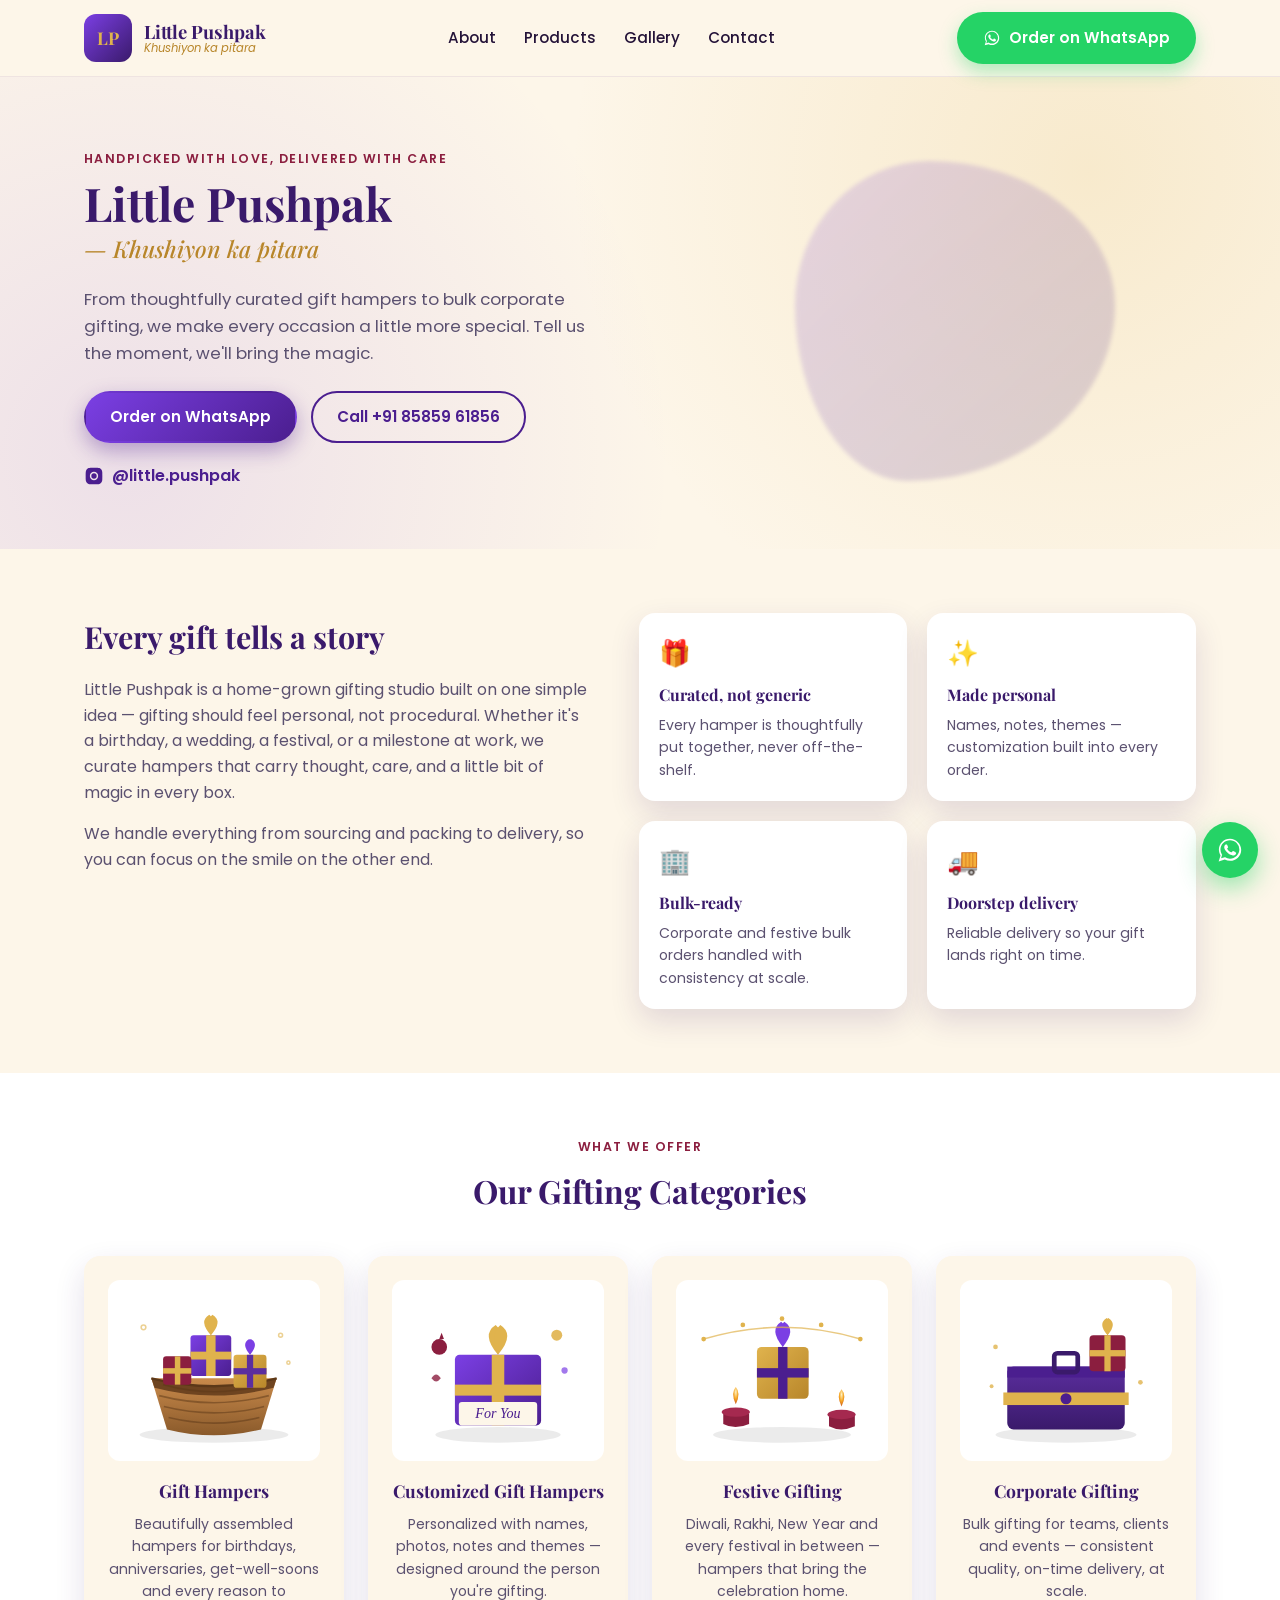
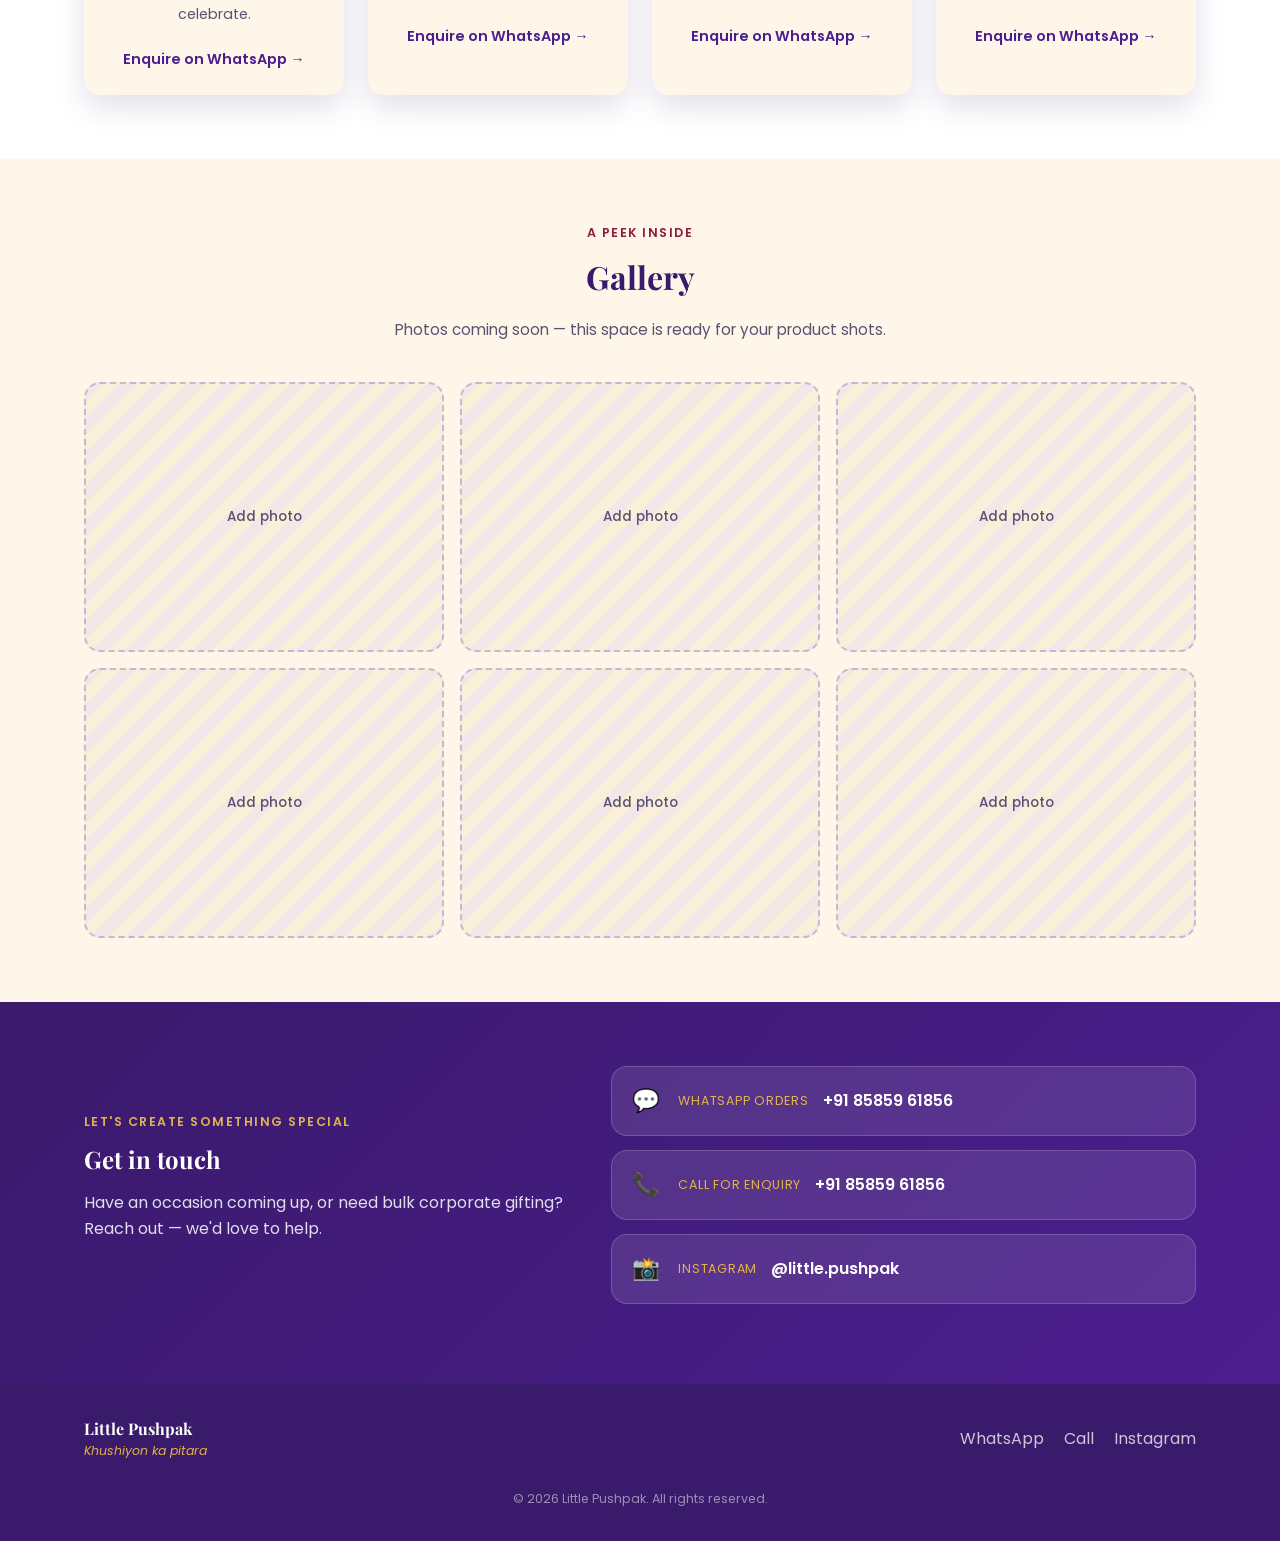
==== index.html @ cfeab455 "Add Little Pushpak website" ====
<!DOCTYPE html>
<html lang="en">
<head>
<meta charset="UTF-8">
<meta name="viewport" content="width=device-width, initial-scale=1.0">
<title>Little Pushpak | Khushiyon ka Pitara</title>
<meta name="description" content="Little Pushpak - Gift Hampers, Customized Gift Hampers, Festive Gifting & Corporate Gifting. Order on WhatsApp today!">
<link rel="icon" type="image/png" href="assets/logo.png">
<link rel="preconnect" href="https://fonts.googleapis.com">
<link href="https://fonts.googleapis.com/css2?family=Poppins:wght@400;500;600;700&family=Playfair+Display:ital,wght@0,600;1,500&display=swap" rel="stylesheet">
<link rel="stylesheet" href="css/style.css">
</head>
<body>

<header class="site-header" id="top">
  <div class="container header-inner">
    <a class="brand" href="#top">
      <img src="assets/logo.png" alt="Little Pushpak logo" class="brand-logo" onerror="this.style.display='none'; document.querySelector('.brand-fallback').style.display='flex';">
      <span class="brand-fallback" aria-hidden="true">LP</span>
      <span class="brand-text">
        <span class="brand-name">Little Pushpak</span>
        <span class="brand-tagline">Khushiyon ka pitara</span>
      </span>
    </a>

    <nav class="site-nav" id="siteNav">
      <a href="#about">About</a>
      <a href="#products">Products</a>
      <a href="#gallery">Gallery</a>
      <a href="#contact">Contact</a>
    </nav>

    <div class="header-actions">
      <a class="btn btn-whatsapp" href="https://wa.me/918585961856?text=Hi%20Little%20Pushpak%2C%20I%27d%20like%20to%20know%20more%20about%20your%20gift%20hampers." target="_blank" rel="noopener">
        <svg viewBox="0 0 32 32" class="icon" aria-hidden="true"><path fill="currentColor" d="M16 3C9 3 3.3 8.6 3.3 15.5c0 2.4.7 4.7 1.9 6.7L3 29l7-2.1a13 13 0 0 0 6 1.5h.1c7 0 12.7-5.6 12.7-12.5S23 3 16 3zm0 22.9h-.1a10.7 10.7 0 0 1-5.5-1.5l-.4-.2-4.2 1.2 1.2-4-.3-.4a10.3 10.3 0 0 1-1.6-5.5C5.1 9.7 10 4.9 16 4.9c2.9 0 5.6 1.1 7.6 3.2a10.6 10.6 0 0 1 3.1 7.4c0 5.8-4.9 10.4-10.7 10.4zm5.9-7.8c-.3-.2-1.9-.9-2.2-1s-.5-.2-.7.2-.8 1-1 1.2-.4.2-.7.1a8.7 8.7 0 0 1-2.6-1.6 9.7 9.7 0 0 1-1.8-2.2c-.2-.3 0-.5.1-.7l.5-.6c.2-.2.2-.3.3-.5s0-.4 0-.5-.7-1.7-1-2.3-.6-.5-.7-.5h-.6c-.2 0-.6.1-.9.4a3.7 3.7 0 0 0-1.2 2.8c0 1.6 1.2 3.2 1.3 3.4.2.2 2.4 3.7 5.9 5.1.8.3 1.4.6 1.9.7.8.3 1.5.2 2.1.1.6-.1 1.9-.8 2.2-1.5.3-.7.3-1.3.2-1.5s-.3-.2-.6-.4z"/></svg>
        <span class="btn-label">Order on WhatsApp</span>
      </a>
      <button class="nav-toggle" id="navToggle" aria-label="Toggle navigation" aria-expanded="false">
        <span></span><span></span><span></span>
      </button>
    </div>
  </div>
</header>

<main>

  <!-- HERO -->
  <section class="hero">
    <div class="container hero-inner">
      <div class="hero-copy">
        <p class="eyebrow">Handpicked with love, delivered with care</p>
        <h1>Little Pushpak <span>— Khushiyon ka pitara</span></h1>
        <p class="hero-desc">
          From thoughtfully curated gift hampers to bulk corporate gifting, we make every occasion
          a little more special. Tell us the moment, we'll bring the magic.
        </p>
        <div class="hero-actions">
          <a class="btn btn-primary" href="https://wa.me/918585961856?text=Hi%20Little%20Pushpak%2C%20I%27d%20like%20to%20place%20an%20order." target="_blank" rel="noopener">Order on WhatsApp</a>
          <a class="btn btn-outline" href="tel:+918585961856">Call +91 85859 61856</a>
        </div>
        <a class="hero-insta" href="https://instagram.com/little.pushpak" target="_blank" rel="noopener">
          <svg viewBox="0 0 24 24" class="icon" aria-hidden="true"><path fill="currentColor" d="M12 2c2.7 0 3.05.01 4.12.06 1.06.05 1.79.22 2.43.47.66.26 1.22.6 1.77 1.15.55.55.9 1.11 1.15 1.77.25.64.42 1.37.47 2.43.05 1.07.06 1.42.06 4.12s-.01 3.05-.06 4.12c-.05 1.06-.22 1.79-.47 2.43a4.9 4.9 0 0 1-1.15 1.77 4.9 4.9 0 0 1-1.77 1.15c-.64.25-1.37.42-2.43.47-1.07.05-1.42.06-4.12.06s-3.05-.01-4.12-.06c-1.06-.05-1.79-.22-2.43-.47a4.9 4.9 0 0 1-1.77-1.15 4.9 4.9 0 0 1-1.15-1.77c-.25-.64-.42-1.37-.47-2.43C2.01 15.05 2 14.7 2 12s.01-3.05.06-4.12c.05-1.06.22-1.79.47-2.43.26-.66.6-1.22 1.15-1.77A4.9 4.9 0 0 1 5.45 2.53c.64-.25 1.37-.42 2.43-.47C8.95 2.01 9.3 2 12 2zm0 5a5 5 0 1 0 0 10 5 5 0 0 0 0-10zm0 8.2a3.2 3.2 0 1 1 0-6.4 3.2 3.2 0 0 1 0 6.4zm5.2-8.4a1.17 1.17 0 1 1 0-2.34 1.17 1.17 0 0 1 0 2.34z"/></svg>
          @little.pushpak
        </a>
      </div>
      <div class="hero-art" aria-hidden="true">
        <div class="hero-blob"></div>
        <img src="assets/logo.png" alt="" class="hero-logo" onerror="this.style.display='none';">
      </div>
    </div>
  </section>

  <!-- ABOUT -->
  <section id="about" class="about">
    <div class="container about-inner">
      <div class="about-copy">
        <h2>Every gift tells a story</h2>
        <p>
          Little Pushpak is a home-grown gifting studio built on one simple idea — gifting should
          feel personal, not procedural. Whether it's a birthday, a wedding, a festival, or a
          milestone at work, we curate hampers that carry thought, care, and a little bit of magic
          in every box.
        </p>
        <p>
          We handle everything from sourcing and packing to delivery, so you can focus on the
          smile on the other end.
        </p>
      </div>
      <div class="about-highlights">
        <div class="highlight">
          <span class="highlight-icon">🎁</span>
          <h3>Curated, not generic</h3>
          <p>Every hamper is thoughtfully put together, never off-the-shelf.</p>
        </div>
        <div class="highlight">
          <span class="highlight-icon">✨</span>
          <h3>Made personal</h3>
          <p>Names, notes, themes — customization built into every order.</p>
        </div>
        <div class="highlight">
          <span class="highlight-icon">🏢</span>
          <h3>Bulk-ready</h3>
          <p>Corporate and festive bulk orders handled with consistency at scale.</p>
        </div>
        <div class="highlight">
          <span class="highlight-icon">🚚</span>
          <h3>Doorstep delivery</h3>
          <p>Reliable delivery so your gift lands right on time.</p>
        </div>
      </div>
    </div>
  </section>

  <!-- PRODUCTS -->
  <section id="products" class="products">
    <div class="container">
      <div class="section-head">
        <p class="eyebrow">What we offer</p>
        <h2>Our Gifting Categories</h2>
      </div>

      <div class="product-grid">
        <article class="product-card">
          <div class="product-art"><img src="assets/illustrations/hampers.svg" alt="Gift hampers illustration" loading="lazy"></div>
          <h3>Gift Hampers</h3>
          <p>Beautifully assembled hampers for birthdays, anniversaries, get-well-soons and every reason to celebrate.</p>
          <a class="product-link" href="https://wa.me/918585961856?text=Hi%2C%20I%27d%20like%20to%20enquire%20about%20Gift%20Hampers." target="_blank" rel="noopener">Enquire on WhatsApp →</a>
        </article>

        <article class="product-card">
          <div class="product-art"><img src="assets/illustrations/customized.svg" alt="Customized gift hampers illustration" loading="lazy"></div>
          <h3>Customized Gift Hampers</h3>
          <p>Personalized with names, photos, notes and themes — designed around the person you're gifting.</p>
          <a class="product-link" href="https://wa.me/918585961856?text=Hi%2C%20I%27d%20like%20to%20enquire%20about%20Customized%20Gift%20Hampers." target="_blank" rel="noopener">Enquire on WhatsApp →</a>
        </article>

        <article class="product-card">
          <div class="product-art"><img src="assets/illustrations/festive.svg" alt="Festive gifting illustration" loading="lazy"></div>
          <h3>Festive Gifting</h3>
          <p>Diwali, Rakhi, New Year and every festival in between — hampers that bring the celebration home.</p>
          <a class="product-link" href="https://wa.me/918585961856?text=Hi%2C%20I%27d%20like%20to%20enquire%20about%20Festive%20Gifting." target="_blank" rel="noopener">Enquire on WhatsApp →</a>
        </article>

        <article class="product-card">
          <div class="product-art"><img src="assets/illustrations/corporate.svg" alt="Corporate gifting illustration" loading="lazy"></div>
          <h3>Corporate Gifting</h3>
          <p>Bulk gifting for teams, clients and events — consistent quality, on-time delivery, at scale.</p>
          <a class="product-link" href="https://wa.me/918585961856?text=Hi%2C%20I%27d%20like%20to%20enquire%20about%20Corporate%20Gifting." target="_blank" rel="noopener">Enquire on WhatsApp →</a>
        </article>
      </div>
    </div>
  </section>

  <!-- GALLERY -->
  <section id="gallery" class="gallery">
    <div class="container">
      <div class="section-head">
        <p class="eyebrow">A peek inside</p>
        <h2>Gallery</h2>
        <p class="section-sub">Photos coming soon — this space is ready for your product shots.</p>
      </div>
      <div class="gallery-grid">
        <div class="gallery-tile placeholder"><span>Add photo</span></div>
        <div class="gallery-tile placeholder"><span>Add photo</span></div>
        <div class="gallery-tile placeholder"><span>Add photo</span></div>
        <div class="gallery-tile placeholder"><span>Add photo</span></div>
        <div class="gallery-tile placeholder"><span>Add photo</span></div>
        <div class="gallery-tile placeholder"><span>Add photo</span></div>
      </div>
    </div>
  </section>

  <!-- CONTACT -->
  <section id="contact" class="contact">
    <div class="container contact-inner">
      <div class="contact-copy">
        <p class="eyebrow">Let's create something special</p>
        <h2>Get in touch</h2>
        <p>Have an occasion coming up, or need bulk corporate gifting? Reach out — we'd love to help.</p>
      </div>
      <div class="contact-cards">
        <a class="contact-card" href="https://wa.me/918585961856" target="_blank" rel="noopener">
          <span class="contact-icon">💬</span>
          <span class="contact-label">WhatsApp Orders</span>
          <span class="contact-value">+91 85859 61856</span>
        </a>
        <a class="contact-card" href="tel:+918585961856">
          <span class="contact-icon">📞</span>
          <span class="contact-label">Call for Enquiry</span>
          <span class="contact-value">+91 85859 61856</span>
        </a>
        <a class="contact-card" href="https://instagram.com/little.pushpak" target="_blank" rel="noopener">
          <span class="contact-icon">📸</span>
          <span class="contact-label">Instagram</span>
          <span class="contact-value">@little.pushpak</span>
        </a>
      </div>
    </div>
  </section>

</main>

<footer class="site-footer">
  <div class="container footer-inner">
    <div class="footer-brand">
      <span class="footer-name">Little Pushpak</span>
      <span class="footer-tagline">Khushiyon ka pitara</span>
    </div>
    <div class="footer-links">
      <a href="https://wa.me/918585961856" target="_blank" rel="noopener">WhatsApp</a>
      <a href="tel:+918585961856">Call</a>
      <a href="https://instagram.com/little.pushpak" target="_blank" rel="noopener">Instagram</a>
    </div>
    <p class="footer-copy">&copy; <span id="year"></span> Little Pushpak. All rights reserved.</p>
  </div>
</footer>

<a class="whatsapp-fab" href="https://wa.me/918585961856?text=Hi%20Little%20Pushpak%2C%20I%27d%20like%20to%20place%20an%20order." target="_blank" rel="noopener" aria-label="Order on WhatsApp">
  <svg viewBox="0 0 32 32" class="icon" aria-hidden="true"><path fill="currentColor" d="M16 3C9 3 3.3 8.6 3.3 15.5c0 2.4.7 4.7 1.9 6.7L3 29l7-2.1a13 13 0 0 0 6 1.5h.1c7 0 12.7-5.6 12.7-12.5S23 3 16 3zm0 22.9h-.1a10.7 10.7 0 0 1-5.5-1.5l-.4-.2-4.2 1.2 1.2-4-.3-.4a10.3 10.3 0 0 1-1.6-5.5C5.1 9.7 10 4.9 16 4.9c2.9 0 5.6 1.1 7.6 3.2a10.6 10.6 0 0 1 3.1 7.4c0 5.8-4.9 10.4-10.7 10.4zm5.9-7.8c-.3-.2-1.9-.9-2.2-1s-.5-.2-.7.2-.8 1-1 1.2-.4.2-.7.1a8.7 8.7 0 0 1-2.6-1.6 9.7 9.7 0 0 1-1.8-2.2c-.2-.3 0-.5.1-.7l.5-.6c.2-.2.2-.3.3-.5s0-.4 0-.5-.7-1.7-1-2.3-.6-.5-.7-.5h-.6c-.2 0-.6.1-.9.4a3.7 3.7 0 0 0-1.2 2.8c0 1.6 1.2 3.2 1.3 3.4.2.2 2.4 3.7 5.9 5.1.8.3 1.4.6 1.9.7.8.3 1.5.2 2.1.1.6-.1 1.9-.8 2.2-1.5.3-.7.3-1.3.2-1.5s-.3-.2-.6-.4z"/></svg>
</a>

<script src="js/script.js"></script>
</body>
</html>
---- css/style.css ----
:root {
  --purple-deep: #3a1a6b;
  --purple: #4b1e8f;
  --purple-light: #7b3fe4;
  --gold: #e0b34d;
  --gold-dark: #b8862a;
  --maroon: #8b1e3f;
  --cream: #fdf6e9;
  --ink: #241338;
  --ink-soft: #5b5170;
  --whatsapp: #25d366;
  --radius: 16px;
  --shadow: 0 12px 30px rgba(58, 26, 107, 0.14);
  --max-width: 1160px;
}

* { box-sizing: border-box; }

html { scroll-behavior: smooth; }

body {
  margin: 0;
  font-family: 'Poppins', -apple-system, BlinkMacSystemFont, sans-serif;
  color: var(--ink);
  background: var(--cream);
  line-height: 1.6;
  -webkit-font-smoothing: antialiased;
}

h1, h2, h3 {
  font-family: 'Playfair Display', Georgia, serif;
  margin: 0 0 0.5em;
  color: var(--purple-deep);
}

p { margin: 0 0 1em; color: var(--ink-soft); }

img { max-width: 100%; display: block; }

a { color: inherit; text-decoration: none; }

.container {
  max-width: var(--max-width);
  margin: 0 auto;
  padding: 0 24px;
}

.eyebrow {
  text-transform: uppercase;
  letter-spacing: 0.12em;
  font-size: 0.78rem;
  font-weight: 600;
  color: var(--maroon);
  margin-bottom: 0.6em;
}

.btn {
  display: inline-flex;
  align-items: center;
  gap: 8px;
  padding: 12px 24px;
  border-radius: 999px;
  font-weight: 600;
  font-size: 0.95rem;
  cursor: pointer;
  border: 2px solid transparent;
  transition: transform 0.15s ease, box-shadow 0.15s ease, background 0.15s ease;
  white-space: nowrap;
}
.btn:hover { transform: translateY(-2px); }
.btn .icon { width: 18px; height: 18px; }

.btn-primary {
  background: linear-gradient(135deg, var(--purple-light), var(--purple));
  color: #fff;
  box-shadow: 0 8px 20px rgba(75, 30, 143, 0.35);
}
.btn-outline {
  background: transparent;
  border-color: var(--purple);
  color: var(--purple);
}
.btn-whatsapp {
  background: var(--whatsapp);
  color: #fff;
  box-shadow: 0 8px 18px rgba(37, 211, 102, 0.35);
}

/* HEADER */
.site-header {
  position: sticky;
  top: 0;
  z-index: 50;
  background: rgba(253, 246, 233, 0.92);
  backdrop-filter: blur(8px);
  border-bottom: 1px solid rgba(75, 30, 143, 0.08);
}
.header-inner {
  display: flex;
  align-items: center;
  justify-content: space-between;
  gap: 16px;
  padding-top: 12px;
  padding-bottom: 12px;
}
.brand {
  display: flex;
  align-items: center;
  gap: 12px;
}
.brand-logo { height: 48px; width: 48px; object-fit: contain; border-radius: 12px; }
.brand-fallback {
  display: none;
  height: 48px;
  width: 48px;
  border-radius: 12px;
  background: linear-gradient(135deg, var(--purple-light), var(--purple-deep));
  color: var(--gold);
  font-family: 'Playfair Display', serif;
  font-weight: 700;
  align-items: center;
  justify-content: center;
  font-size: 1.1rem;
}
.brand-text { display: flex; flex-direction: column; line-height: 1.15; }
.brand-name {
  font-family: 'Playfair Display', serif;
  font-weight: 700;
  font-size: 1.15rem;
  color: var(--purple-deep);
}
.brand-tagline { font-size: 0.72rem; color: var(--gold-dark); font-style: italic; }

.site-nav { display: flex; gap: 28px; }
.site-nav a {
  font-weight: 500;
  font-size: 0.95rem;
  color: var(--ink);
  position: relative;
  padding: 4px 0;
}
.site-nav a:hover { color: var(--purple); }

.header-actions { display: flex; align-items: center; gap: 14px; }

.nav-toggle {
  display: none;
  flex-direction: column;
  gap: 5px;
  background: none;
  border: none;
  cursor: pointer;
  padding: 6px;
}
.nav-toggle span {
  width: 24px;
  height: 2px;
  background: var(--purple-deep);
  border-radius: 2px;
}

/* HERO */
.hero {
  padding: 72px 0 56px;
  background:
    radial-gradient(circle at 85% 20%, rgba(224, 179, 77, 0.18), transparent 45%),
    radial-gradient(circle at 10% 80%, rgba(123, 63, 228, 0.12), transparent 45%);
}
.hero-inner {
  display: grid;
  grid-template-columns: 1.1fr 0.9fr;
  align-items: center;
  gap: 40px;
}
.hero-copy h1 {
  font-size: clamp(2rem, 4vw, 2.9rem);
  line-height: 1.15;
}
.hero-copy h1 span {
  display: block;
  font-size: 0.5em;
  font-style: italic;
  color: var(--gold-dark);
  font-weight: 500;
  margin-top: 6px;
}
.hero-desc { font-size: 1.05rem; max-width: 46ch; }
.hero-actions { display: flex; gap: 14px; flex-wrap: wrap; margin: 24px 0 20px; }
.hero-insta {
  display: inline-flex;
  align-items: center;
  gap: 8px;
  font-weight: 600;
  color: var(--purple);
}
.hero-insta .icon { width: 20px; height: 20px; }

.hero-art { position: relative; display: flex; align-items: center; justify-content: center; }
.hero-blob {
  position: absolute;
  inset: 0;
  margin: auto;
  width: 320px;
  height: 320px;
  background: linear-gradient(135deg, var(--purple-light), var(--purple-deep));
  border-radius: 42% 58% 65% 35% / 45% 45% 55% 55%;
  opacity: 0.16;
  filter: blur(2px);
}
.hero-logo {
  position: relative;
  width: 260px;
  max-width: 80%;
  border-radius: 24px;
  box-shadow: var(--shadow);
}

/* ABOUT */
.about { padding: 64px 0; }
.about-inner {
  display: grid;
  grid-template-columns: 1fr 1.1fr;
  gap: 48px;
  align-items: start;
}
.about-copy h2 { font-size: 1.9rem; }
.about-highlights {
  display: grid;
  grid-template-columns: 1fr 1fr;
  gap: 20px;
}
.highlight {
  background: #fff;
  border-radius: var(--radius);
  padding: 20px;
  box-shadow: var(--shadow);
}
.highlight-icon { font-size: 1.6rem; }
.highlight h3 { font-size: 1rem; margin: 8px 0 6px; color: var(--purple-deep); }
.highlight p { font-size: 0.88rem; margin: 0; }

/* PRODUCTS */
.products { padding: 64px 0; background: #fff; }
.section-head { text-align: center; max-width: 640px; margin: 0 auto 40px; }
.section-head h2 { font-size: 2rem; }
.section-sub { font-size: 0.95rem; }

.product-grid {
  display: grid;
  grid-template-columns: repeat(4, 1fr);
  gap: 24px;
}
.product-card {
  background: var(--cream);
  border-radius: var(--radius);
  padding: 24px;
  text-align: center;
  box-shadow: var(--shadow);
  transition: transform 0.2s ease;
}
.product-card:hover { transform: translateY(-4px); }
.product-art {
  background: #fff;
  border-radius: 12px;
  padding: 12px;
  margin-bottom: 16px;
}
.product-art img { width: 100%; height: auto; }
.product-card h3 { font-size: 1.1rem; margin-bottom: 8px; }
.product-card p { font-size: 0.88rem; min-height: 66px; }
.product-link {
  display: inline-block;
  font-weight: 600;
  color: var(--purple);
  font-size: 0.9rem;
  margin-top: 8px;
}
.product-link:hover { color: var(--maroon); }

/* GALLERY */
.gallery { padding: 64px 0; }
.gallery-grid {
  display: grid;
  grid-template-columns: repeat(3, 1fr);
  gap: 16px;
}
.gallery-tile {
  aspect-ratio: 4 / 3;
  border-radius: var(--radius);
  display: flex;
  align-items: center;
  justify-content: center;
}
.gallery-tile.placeholder {
  background: repeating-linear-gradient(
    135deg,
    rgba(123, 63, 228, 0.08),
    rgba(123, 63, 228, 0.08) 12px,
    rgba(224, 179, 77, 0.1) 12px,
    rgba(224, 179, 77, 0.1) 24px
  );
  border: 2px dashed rgba(75, 30, 143, 0.25);
  color: var(--ink-soft);
  font-size: 0.85rem;
  font-weight: 500;
}

/* CONTACT */
.contact { padding: 64px 0 80px; background: linear-gradient(135deg, var(--purple-deep), var(--purple)); color: #fff; }
.contact-inner { display: grid; grid-template-columns: 1fr 1.2fr; gap: 40px; align-items: center; }
.contact-copy .eyebrow { color: var(--gold); }
.contact-copy h2 { color: #fff; }
.contact-copy p { color: rgba(255,255,255,0.85); }
.contact-cards { display: grid; gap: 14px; }
.contact-card {
  display: flex;
  align-items: center;
  gap: 14px;
  background: rgba(255,255,255,0.1);
  border: 1px solid rgba(255,255,255,0.18);
  border-radius: var(--radius);
  padding: 16px 20px;
  transition: background 0.15s ease;
}
.contact-card:hover { background: rgba(255,255,255,0.18); }
.contact-icon { font-size: 1.4rem; }
.contact-label { display: block; font-size: 0.78rem; text-transform: uppercase; letter-spacing: 0.06em; color: var(--gold); }
.contact-value { display: block; font-weight: 600; font-size: 1rem; }
.contact-card > span:first-child { margin-right: 4px; }

/* FOOTER */
.site-footer { background: var(--purple-deep); color: rgba(255,255,255,0.75); padding: 32px 0; }
.footer-inner {
  display: flex;
  flex-wrap: wrap;
  align-items: center;
  justify-content: space-between;
  gap: 12px;
}
.footer-brand { display: flex; flex-direction: column; }
.footer-name { font-family: 'Playfair Display', serif; font-weight: 700; color: #fff; }
.footer-tagline { font-size: 0.78rem; font-style: italic; color: var(--gold); }
.footer-links { display: flex; gap: 20px; }
.footer-links a:hover { color: var(--gold); }
.footer-copy { width: 100%; text-align: center; font-size: 0.78rem; margin: 16px 0 0; color: rgba(255,255,255,0.5); }

/* WHATSAPP FAB */
.whatsapp-fab {
  position: fixed;
  bottom: 22px;
  right: 22px;
  width: 56px;
  height: 56px;
  border-radius: 50%;
  background: var(--whatsapp);
  color: #fff;
  display: flex;
  align-items: center;
  justify-content: center;
  box-shadow: 0 10px 24px rgba(37, 211, 102, 0.45);
  z-index: 60;
  transition: transform 0.15s ease;
}
.whatsapp-fab:hover { transform: scale(1.08); }
.whatsapp-fab .icon { width: 28px; height: 28px; }

/* RESPONSIVE */
@media (max-width: 900px) {
  .hero-inner, .about-inner, .contact-inner { grid-template-columns: 1fr; }
  .hero-art { order: -1; }
  .about-highlights { grid-template-columns: 1fr 1fr; }
  .product-grid { grid-template-columns: repeat(2, 1fr); }
  .gallery-grid { grid-template-columns: repeat(2, 1fr); }
}

@media (max-width: 720px) {
  .site-nav {
    position: absolute;
    top: 100%;
    left: 0;
    right: 0;
    background: var(--cream);
    flex-direction: column;
    padding: 16px 24px 24px;
    gap: 16px;
    display: none;
    box-shadow: 0 12px 20px rgba(58,26,107,0.08);
  }
  .site-nav.open { display: flex; }
  .nav-toggle { display: flex; }
  .header-actions .btn-whatsapp .btn-label { display: none; }
  .header-actions .btn-whatsapp { padding: 12px; }
}

@media (max-width: 560px) {
  .product-grid { grid-template-columns: 1fr; }
  .gallery-grid { grid-template-columns: 1fr; }
  .about-highlights { grid-template-columns: 1fr; }
  .hero-actions .btn { width: 100%; justify-content: center; }
}
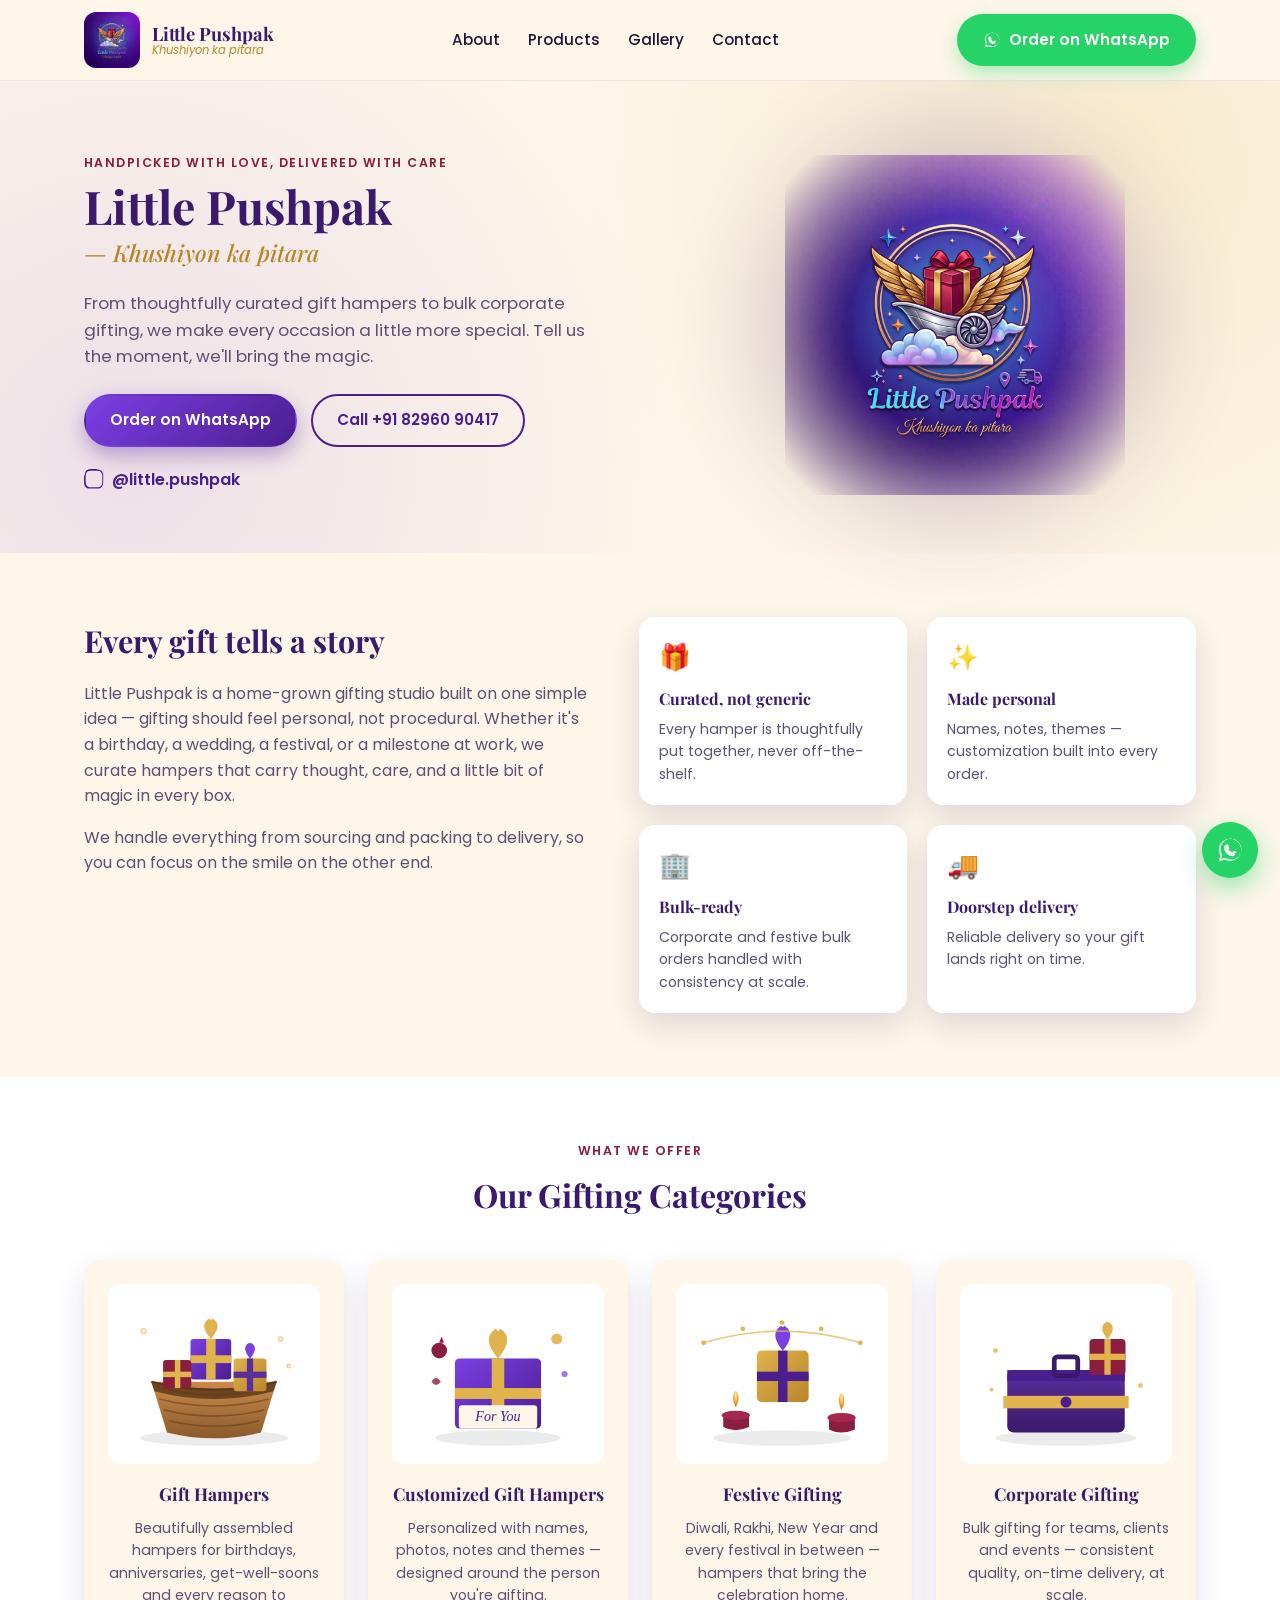
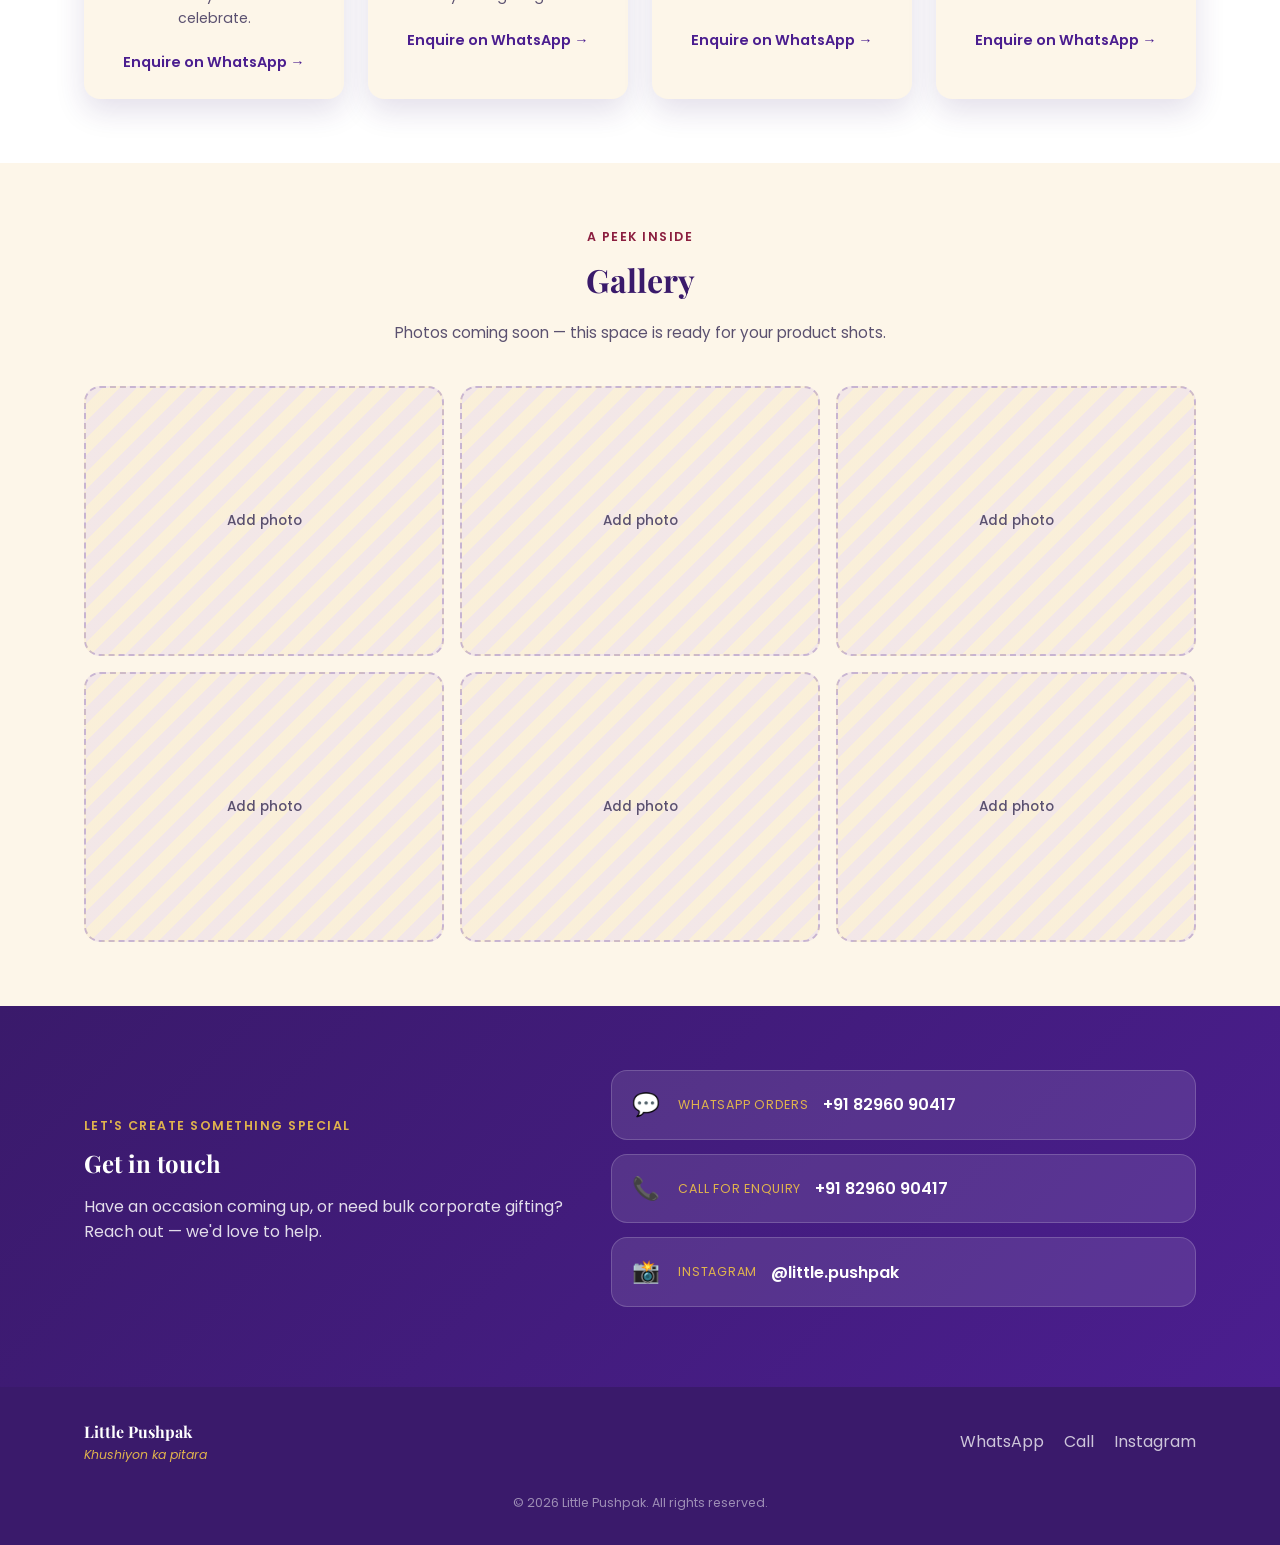
==== commit b99e6610: "Replace WhatsApp number: +918585961856 with +918296090417" ====
--- a/index.html
+++ b/index.html
@@ -31,8 +31,9 @@
     </nav>
 
     <div class="header-actions">
-      <a class="btn btn-whatsapp" href="https://wa.me/918585961856?text=Hi%20Little%20Pushpak%2C%20I%27d%20like%20to%20know%20more%20about%20your%20gift%20hampers." target="_blank" rel="noopener">
-        <svg viewBox="0 0 32 32" class="icon" aria-hidden="true"><path fill="currentColor" d="M16 3C9 3 3.3 8.6 3.3 15.5c0 2.4.7 4.7 1.9 6.7L3 29l7-2.1a13 13 0 0 0 6 1.5h.1c7 0 12.7-5.6 12.7-12.5S23 3 16 3zm0 22.9h-.1a10.7 10.7 0 0 1-5.5-1.5l-.4-.2-4.2 1.2 1.2-4-.3-.4a10.3 10.3 0 0 1-1.6-5.5C5.1 9.7 10 4.9 16 4.9c2.9 0 5.6 1.1 7.6 3.2a10.6 10.6 0 0 1 3.1 7.4c0 5.8-4.9 10.4-10.7 10.4zm5.9-7.8c-.3-.2-1.9-.9-2.2-1s-.5-.2-.7.2-.8 1-1 1.2-.4.2-.7.1a8.7 8.7 0 0 1-2.6-1.6 9.7 9.7 0 0 1-1.8-2.2c-.2-.3 0-.5.1-.7l.5-.6c.2-.2.2-.3.3-.5s0-.4 0-.5-.7-1.7-1-2.3-.6-.5-.7-.5h-.6c-.2 0-.6.1-.9.4a3.7 3.7 0 0 0-1.2 2.8c0 1.6 1.2 3.2 1.3 3.4.2.2 2.4 3.7 5.9 5.1.8.3 1.4.6 1.9.7.8.3 1.5.2 2.1.1.6-.1 1.9-.8 2.2-1.5.3-.7.3-1.3.2-1.5s-.3-.2-.6-.4z"/></svg>
+      <a class="btn btn-whatsapp" href="https://wa.me/918296090417?text=Hi%20Little%20Pushpak%2C%20I%27d%20like%20to%20know%20more%20about%20your%20gift%20hampers." target="_blank" rel="noopener">
+        <svg viewBox="0 0 32 32" class="icon" aria-hidden="true"><path fill="currentColor" d="M16 3C9 3 3.3 8.6 3.3 15.5c0 2.4.7 4.7 1.9 6.7L3 29l7-2.1a13 13 0 0 0 6 1.5h.1c7 0 12.7-5.6 12.7-12.5S23 3 16 3m0 23.5h-.1a12 12 0 0 1-5.5-1.3l-.4-.2-4.1 1.2 1.2-4.3-.3-.5a12 12 0 0 1-1.7-6.2c0-6.6 5.4-12 12-12s12 5.4 12 12-5.3 12-12 12m6.5-9c-.4-.2-2.2-1.1-2.5-1.2-.4-.2-.6-.2-.9.2-.2.4-1 1.2-1.2 1.4-.2.2-.4.2-.8 0-1.3-.6-2.7-1.3-3.8-2.9-.3-.5.3-.4 1-1.3.1-.2.1-.4-.1-.6-.1-.2-1-2.4-1.3-3.2-.4-1-.8-.8-1.1-.8-.3 0-.6 0-.9 0-.3 0-.7.1-1.1.5-.4.4-1.5 1.4-1.5 3.5 0 2 1 4.1 1.1 4.3.2.2 2 3.1 4.9 4.3 2 .8 2.7.8 3.6.7.9-.1 2.2-.4 2.5-1 .3-.5.3-1 .2-1.1-.1-.1-.3-.2-.7-.3"/>
+        </svg>
         <span class="btn-label">Order on WhatsApp</span>
       </a>
       <button class="nav-toggle" id="navToggle" aria-label="Toggle navigation" aria-expanded="false">
@@ -55,11 +56,12 @@
           a little more special. Tell us the moment, we'll bring the magic.
         </p>
         <div class="hero-actions">
-          <a class="btn btn-primary" href="https://wa.me/918585961856?text=Hi%20Little%20Pushpak%2C%20I%27d%20like%20to%20place%20an%20order." target="_blank" rel="noopener">Order on WhatsApp</a>
-          <a class="btn btn-outline" href="tel:+918585961856">Call +91 85859 61856</a>
+          <a class="btn btn-primary" href="https://wa.me/918296090417?text=Hi%20Little%20Pushpak%2C%20I%27d%20like%20to%20place%20an%20order." target="_blank" rel="noopener">Order on WhatsApp</a>
+          <a class="btn btn-outline" href="tel:+918296090417">Call +91 82960 90417</a>
         </div>
         <a class="hero-insta" href="https://instagram.com/little.pushpak" target="_blank" rel="noopener">
-          <svg viewBox="0 0 24 24" class="icon" aria-hidden="true"><path fill="currentColor" d="M12 2c2.7 0 3.05.01 4.12.06 1.06.05 1.79.22 2.43.47.66.26 1.22.6 1.77 1.15.55.55.9 1.11 1.15 1.77.25.64.42 1.37.47 2.43.05 1.07.06 1.42.06 4.12s-.01 3.05-.06 4.12c-.05 1.06-.22 1.79-.47 2.43a4.9 4.9 0 0 1-1.15 1.77 4.9 4.9 0 0 1-1.77 1.15c-.64.25-1.37.42-2.43.47-1.07.05-1.42.06-4.12.06s-3.05-.01-4.12-.06c-1.06-.05-1.79-.22-2.43-.47a4.9 4.9 0 0 1-1.77-1.15 4.9 4.9 0 0 1-1.15-1.77c-.25-.64-.42-1.37-.47-2.43C2.01 15.05 2 14.7 2 12s.01-3.05.06-4.12c.05-1.06.22-1.79.47-2.43.26-.66.6-1.22 1.15-1.77A4.9 4.9 0 0 1 5.45 2.53c.64-.25 1.37-.42 2.43-.47C8.95 2.01 9.3 2 12 2zm0 5a5 5 0 1 0 0 10 5 5 0 0 0 0-10zm0 8.2a3.2 3.2 0 1 1 0-6.4 3.2 3.2 0 0 1 0 6.4zm5.2-8.4a1.17 1.17 0 1 1 0-2.34 1.17 1.17 0 0 1 0 2.34z"/></svg>
+          <svg viewBox="0 0 24 24" class="icon" aria-hidden="true"><path fill="currentColor" d="M12 2c2.7 0 3.05.01 4.12.06 1.06.05 1.79.22 2.43.47.66.26 1.22.6 1.77 1.15.55.55.9 1.11 1.15 1.77.25.64.42 1.37.47 2.43.05 1.07.06 1.42.06 4.12s-.01 3.05-.06 4.12c-.05 1.06-.22 1.79-.47 2.43-.26.66-.6 1.22-1.15 1.77-.55.55-1.11.9-1.77 1.15-.64.25-1.37.42-2.43.47-1.07.05-1.42.06-4.12.06s-3.05-.01-4.12-.06c-1.06-.05-1.79-.22-2.43-.47-.66-.26-1.22-.6-1.77-1.15-.55-.55-.9-1.11-1.15-1.77-.25-.64-.42-1.37-.47-2.43-.05-1.07-.06-1.42-.06-4.12s.01-3.05.06-4.12c.05-1.06.22-1.79.47-2.43.26-.66.6-1.22 1.15-1.77.55-.55 1.11-.9 1.77-1.15.64-.25 1.37-.42 2.43-.47C8.95 2.01 9.3 2 12 2m0-2C9.2 0 8.8.01 7.7.06 6.6.11 5.8.3 5 .59c-.8.3-1.4.75-2 1.35-.6.6-1 1.2-1.35 2-.3.8-.48 1.6-.53 2.7C.01 8.2 0 8.6 0 12s.01 3.8.06 4.9c.05 1.1.23 1.9.53 2.7.3.8.75 1.4 1.35 2 .6.6 1.2 1 2 1.35.8.3 1.6.48 2.7.53 1.1.05 1.5.06 4.9.06s3.8-.01 4.9-.06c1.1-.05 1.9-.23 2.7-.53.8-.3 1.4-.75 2-1.35.6-.6 1-1.2 1.35-2 .3-.8.48-1.6.53-2.7.05-1.1.06-1.5.06-4.9s-.01-3.8-.06-4.9c-.05-1.1-.23-1.9-.53-2.7-.3-.8-.75-1.4-1.35-2-.6-.6-1.2-1-2-1.35-.8-.3-1.6-.48-2.7-.53C15.2.01 14.8 0 12 0"/>
+          </svg>
           @little.pushpak
         </a>
       </div>
@@ -124,28 +126,28 @@
           <div class="product-art"><img src="assets/illustrations/hampers.svg" alt="Gift hampers illustration" loading="lazy"></div>
           <h3>Gift Hampers</h3>
           <p>Beautifully assembled hampers for birthdays, anniversaries, get-well-soons and every reason to celebrate.</p>
-          <a class="product-link" href="https://wa.me/918585961856?text=Hi%2C%20I%27d%20like%20to%20enquire%20about%20Gift%20Hampers." target="_blank" rel="noopener">Enquire on WhatsApp →</a>
+          <a class="product-link" href="https://wa.me/918296090417?text=Hi%2C%20I%27d%20like%20to%20enquire%20about%20Gift%20Hampers." target="_blank" rel="noopener">Enquire on WhatsApp →</a>
         </article>
 
         <article class="product-card">
           <div class="product-art"><img src="assets/illustrations/customized.svg" alt="Customized gift hampers illustration" loading="lazy"></div>
           <h3>Customized Gift Hampers</h3>
           <p>Personalized with names, photos, notes and themes — designed around the person you're gifting.</p>
-          <a class="product-link" href="https://wa.me/918585961856?text=Hi%2C%20I%27d%20like%20to%20enquire%20about%20Customized%20Gift%20Hampers." target="_blank" rel="noopener">Enquire on WhatsApp →</a>
+          <a class="product-link" href="https://wa.me/918296090417?text=Hi%2C%20I%27d%20like%20to%20enquire%20about%20Customized%20Gift%20Hampers." target="_blank" rel="noopener">Enquire on WhatsApp →</a>
         </article>
 
         <article class="product-card">
           <div class="product-art"><img src="assets/illustrations/festive.svg" alt="Festive gifting illustration" loading="lazy"></div>
           <h3>Festive Gifting</h3>
           <p>Diwali, Rakhi, New Year and every festival in between — hampers that bring the celebration home.</p>
-          <a class="product-link" href="https://wa.me/918585961856?text=Hi%2C%20I%27d%20like%20to%20enquire%20about%20Festive%20Gifting." target="_blank" rel="noopener">Enquire on WhatsApp →</a>
+          <a class="product-link" href="https://wa.me/918296090417?text=Hi%2C%20I%27d%20like%20to%20enquire%20about%20Festive%20Gifting." target="_blank" rel="noopener">Enquire on WhatsApp →</a>
         </article>
 
         <article class="product-card">
           <div class="product-art"><img src="assets/illustrations/corporate.svg" alt="Corporate gifting illustration" loading="lazy"></div>
           <h3>Corporate Gifting</h3>
           <p>Bulk gifting for teams, clients and events — consistent quality, on-time delivery, at scale.</p>
-          <a class="product-link" href="https://wa.me/918585961856?text=Hi%2C%20I%27d%20like%20to%20enquire%20about%20Corporate%20Gifting." target="_blank" rel="noopener">Enquire on WhatsApp →</a>
+          <a class="product-link" href="https://wa.me/918296090417?text=Hi%2C%20I%27d%20like%20to%20enquire%20about%20Corporate%20Gifting." target="_blank" rel="noopener">Enquire on WhatsApp →</a>
         </article>
       </div>
     </div>
@@ -179,15 +181,15 @@
         <p>Have an occasion coming up, or need bulk corporate gifting? Reach out — we'd love to help.</p>
       </div>
       <div class="contact-cards">
-        <a class="contact-card" href="https://wa.me/918585961856" target="_blank" rel="noopener">
+        <a class="contact-card" href="https://wa.me/918296090417" target="_blank" rel="noopener">
           <span class="contact-icon">💬</span>
           <span class="contact-label">WhatsApp Orders</span>
-          <span class="contact-value">+91 85859 61856</span>
-        </a>
-        <a class="contact-card" href="tel:+918585961856">
+          <span class="contact-value">+91 82960 90417</span>
+        </a>
+        <a class="contact-card" href="tel:+918296090417">
           <span class="contact-icon">📞</span>
           <span class="contact-label">Call for Enquiry</span>
-          <span class="contact-value">+91 85859 61856</span>
+          <span class="contact-value">+91 82960 90417</span>
         </a>
         <a class="contact-card" href="https://instagram.com/little.pushpak" target="_blank" rel="noopener">
           <span class="contact-icon">📸</span>
@@ -207,16 +209,17 @@
       <span class="footer-tagline">Khushiyon ka pitara</span>
     </div>
     <div class="footer-links">
-      <a href="https://wa.me/918585961856" target="_blank" rel="noopener">WhatsApp</a>
-      <a href="tel:+918585961856">Call</a>
+      <a href="https://wa.me/918296090417" target="_blank" rel="noopener">WhatsApp</a>
+      <a href="tel:+918296090417">Call</a>
       <a href="https://instagram.com/little.pushpak" target="_blank" rel="noopener">Instagram</a>
     </div>
     <p class="footer-copy">&copy; <span id="year"></span> Little Pushpak. All rights reserved.</p>
   </div>
 </footer>
 
-<a class="whatsapp-fab" href="https://wa.me/918585961856?text=Hi%20Little%20Pushpak%2C%20I%27d%20like%20to%20place%20an%20order." target="_blank" rel="noopener" aria-label="Order on WhatsApp">
-  <svg viewBox="0 0 32 32" class="icon" aria-hidden="true"><path fill="currentColor" d="M16 3C9 3 3.3 8.6 3.3 15.5c0 2.4.7 4.7 1.9 6.7L3 29l7-2.1a13 13 0 0 0 6 1.5h.1c7 0 12.7-5.6 12.7-12.5S23 3 16 3zm0 22.9h-.1a10.7 10.7 0 0 1-5.5-1.5l-.4-.2-4.2 1.2 1.2-4-.3-.4a10.3 10.3 0 0 1-1.6-5.5C5.1 9.7 10 4.9 16 4.9c2.9 0 5.6 1.1 7.6 3.2a10.6 10.6 0 0 1 3.1 7.4c0 5.8-4.9 10.4-10.7 10.4zm5.9-7.8c-.3-.2-1.9-.9-2.2-1s-.5-.2-.7.2-.8 1-1 1.2-.4.2-.7.1a8.7 8.7 0 0 1-2.6-1.6 9.7 9.7 0 0 1-1.8-2.2c-.2-.3 0-.5.1-.7l.5-.6c.2-.2.2-.3.3-.5s0-.4 0-.5-.7-1.7-1-2.3-.6-.5-.7-.5h-.6c-.2 0-.6.1-.9.4a3.7 3.7 0 0 0-1.2 2.8c0 1.6 1.2 3.2 1.3 3.4.2.2 2.4 3.7 5.9 5.1.8.3 1.4.6 1.9.7.8.3 1.5.2 2.1.1.6-.1 1.9-.8 2.2-1.5.3-.7.3-1.3.2-1.5s-.3-.2-.6-.4z"/></svg>
+<a class="whatsapp-fab" href="https://wa.me/918296090417?text=Hi%20Little%20Pushpak%2C%20I%27d%20like%20to%20place%20an%20order." target="_blank" rel="noopener" aria-label="Order on WhatsApp">
+  <svg viewBox="0 0 32 32" class="icon" aria-hidden="true"><path fill="currentColor" d="M16 3C9 3 3.3 8.6 3.3 15.5c0 2.4.7 4.7 1.9 6.7L3 29l7-2.1a13 13 0 0 0 6 1.5h.1c7 0 12.7-5.6 12.7-12.5S23 3 16 3m0 23.5h-.1a12 12 0 0 1-5.5-1.3l-.4-.2-4.1 1.2 1.2-4.3-.3-.5a12 12 0 0 1-1.7-6.2c0-6.6 5.4-12 12-12s12 5.4 12 12-5.3 12-12 12m6.5-9c-.4-.2-2.2-1.1-2.5-1.2-.4-.2-.6-.2-.9.2-.2.4-1 1.2-1.2 1.4-.2.2-.4.2-.8 0-1.3-.6-2.7-1.3-3.8-2.9-.3-.5.3-.4 1-1.3.1-.2.1-.4-.1-.6-.1-.2-1-2.4-1.3-3.2-.4-1-.8-.8-1.1-.8-.3 0-.6 0-.9 0-.3 0-.7.1-1.1.5-.4.4-1.5 1.4-1.5 3.5 0 2 1 4.1 1.1 4.3.2.2 2 3.1 4.9 4.3 2 .8 2.7.8 3.6.7.9-.1 2.2-.4 2.5-1 .3-.5.3-1 .2-1.1-.1-.1-.3-.2-.7-.3"/>
+  </svg>
 </a>
 
 <script src="js/script.js"></script>
--- a/css/style.css
+++ b/css/style.css
@@ -108,11 +108,11 @@
   align-items: center;
   gap: 12px;
 }
-.brand-logo { height: 48px; width: 48px; object-fit: contain; border-radius: 12px; }
+.brand-logo { height: 56px; width: 56px; object-fit: contain; border-radius: 12px; }
 .brand-fallback {
   display: none;
-  height: 48px;
-  width: 48px;
+  height: 56px;
+  width: 56px;
   border-radius: 12px;
   background: linear-gradient(135deg, var(--purple-light), var(--purple-deep));
   color: var(--gold);
@@ -200,19 +200,22 @@
   position: absolute;
   inset: 0;
   margin: auto;
-  width: 320px;
-  height: 320px;
-  background: linear-gradient(135deg, var(--purple-light), var(--purple-deep));
-  border-radius: 42% 58% 65% 35% / 45% 45% 55% 55%;
-  opacity: 0.16;
-  filter: blur(2px);
+  width: 380px;
+  height: 380px;
+  background: radial-gradient(circle, var(--purple-light), var(--purple-deep) 70%);
+  border-radius: 50%;
+  opacity: 0.22;
+  filter: blur(50px);
 }
 .hero-logo {
   position: relative;
-  width: 260px;
-  max-width: 80%;
-  border-radius: 24px;
-  box-shadow: var(--shadow);
+  width: 340px;
+  max-width: 95%;
+  border-radius: 0;
+  box-shadow: none;
+  -webkit-mask-image: radial-gradient(circle farthest-corner at center, #000 0%, #000 45%, rgba(0,0,0,0.55) 65%, transparent 92%);
+  mask-image: radial-gradient(circle farthest-corner at center, #000 0%, #000 45%, rgba(0,0,0,0.55) 65%, transparent 92%);
+  filter: drop-shadow(0 18px 30px rgba(58, 26, 107, 0.28));
 }
 
 /* ABOUT */
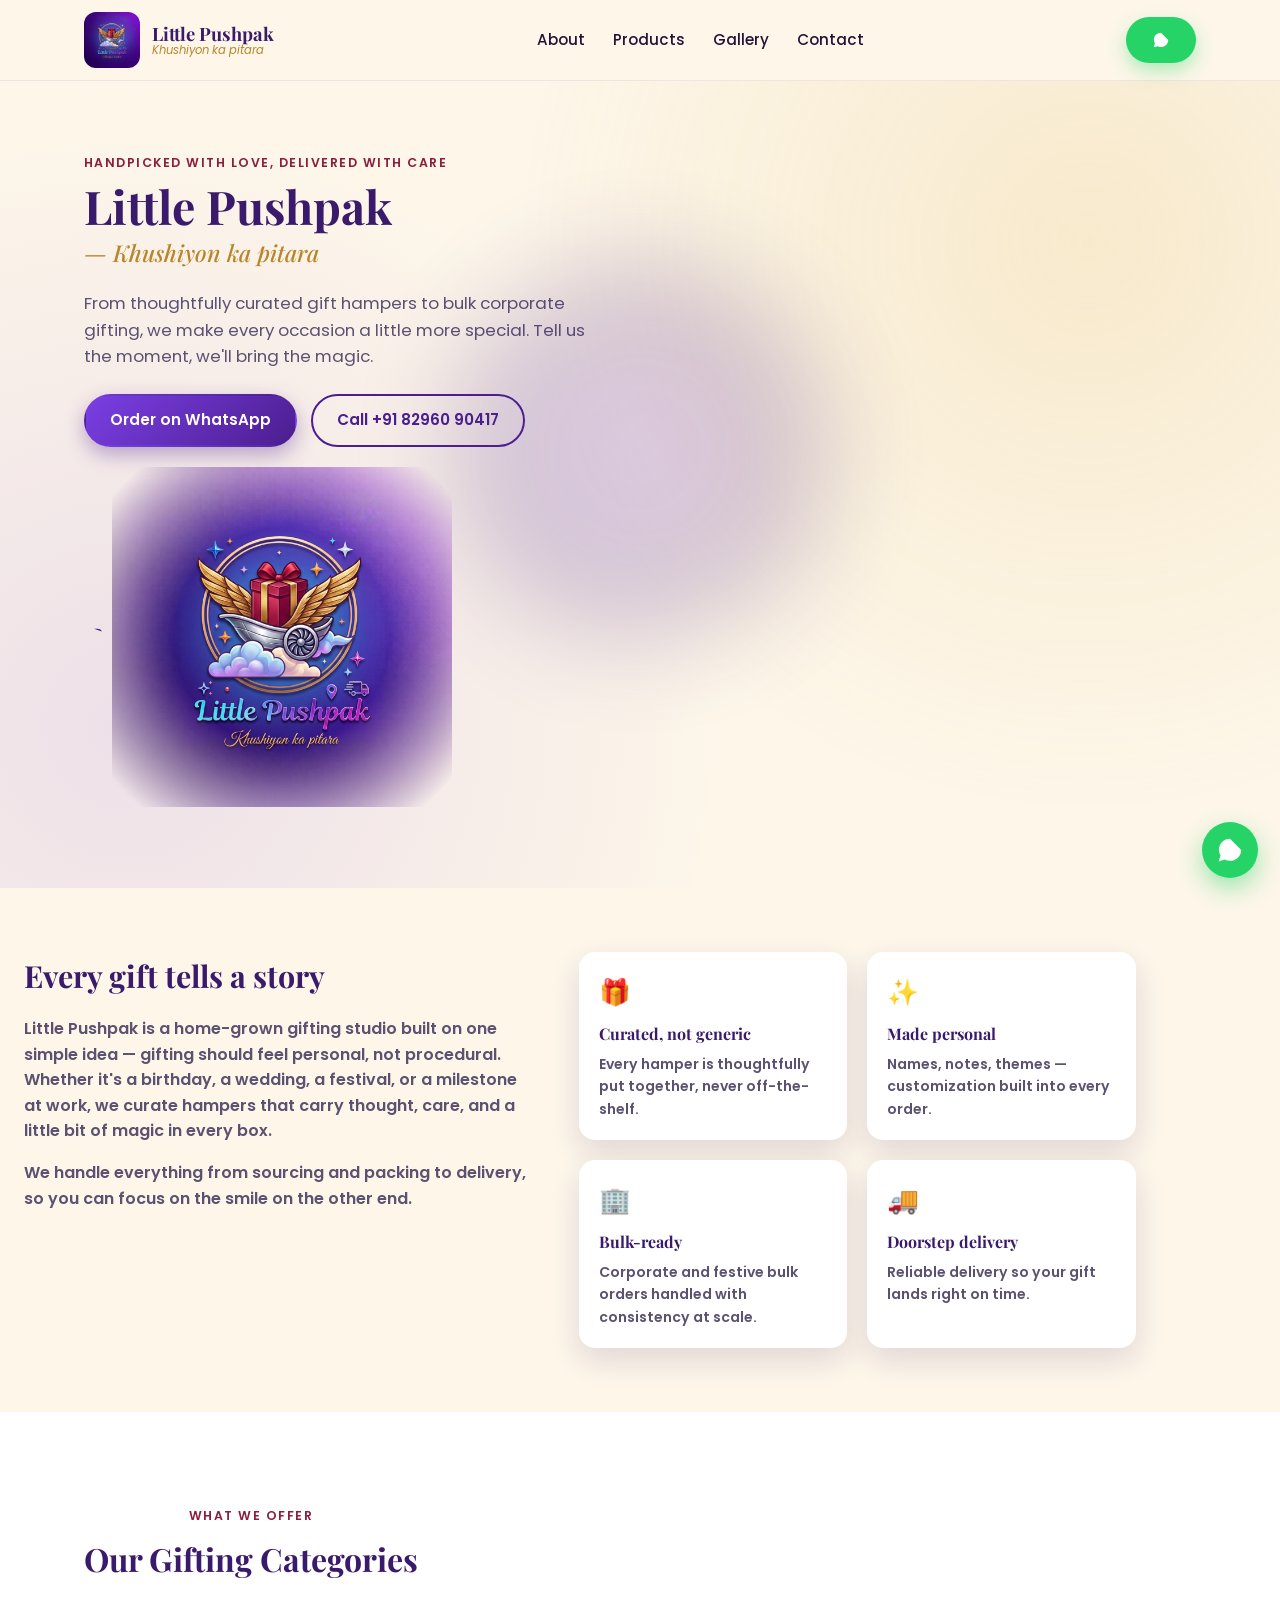
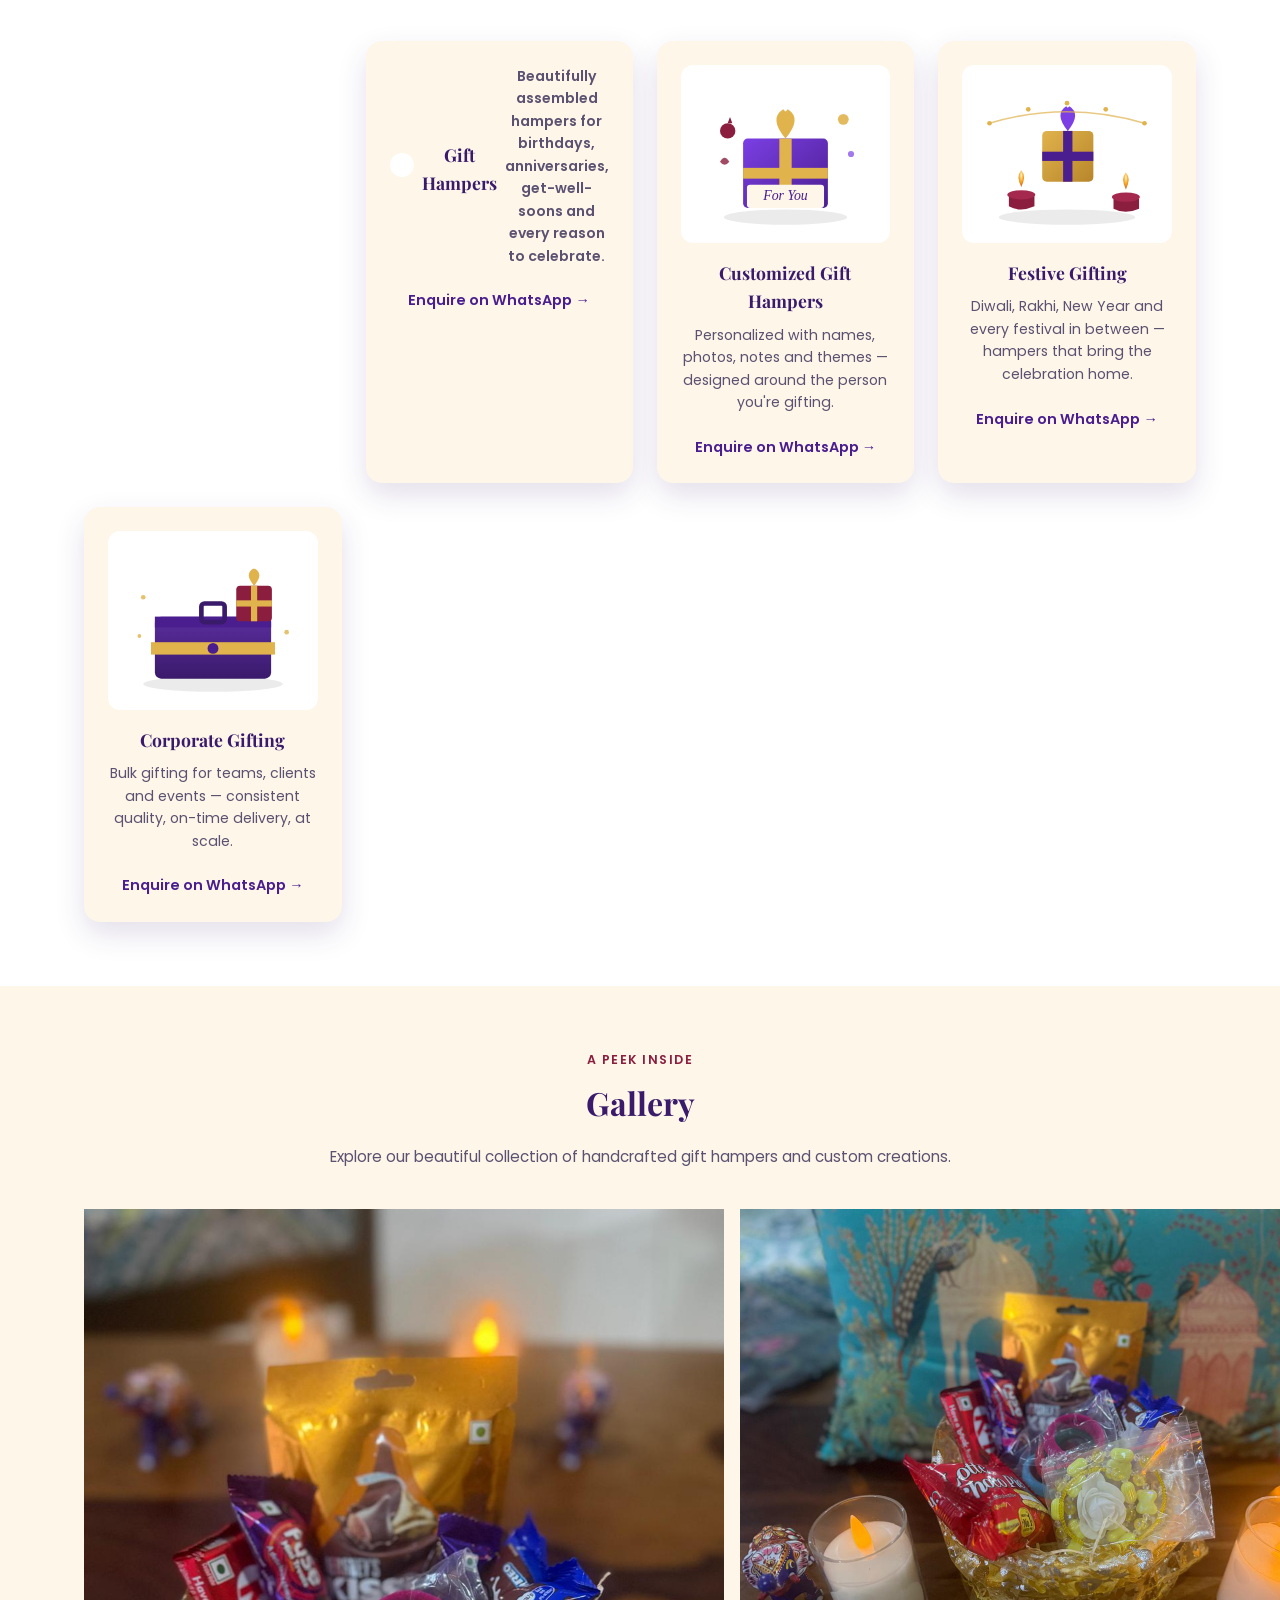
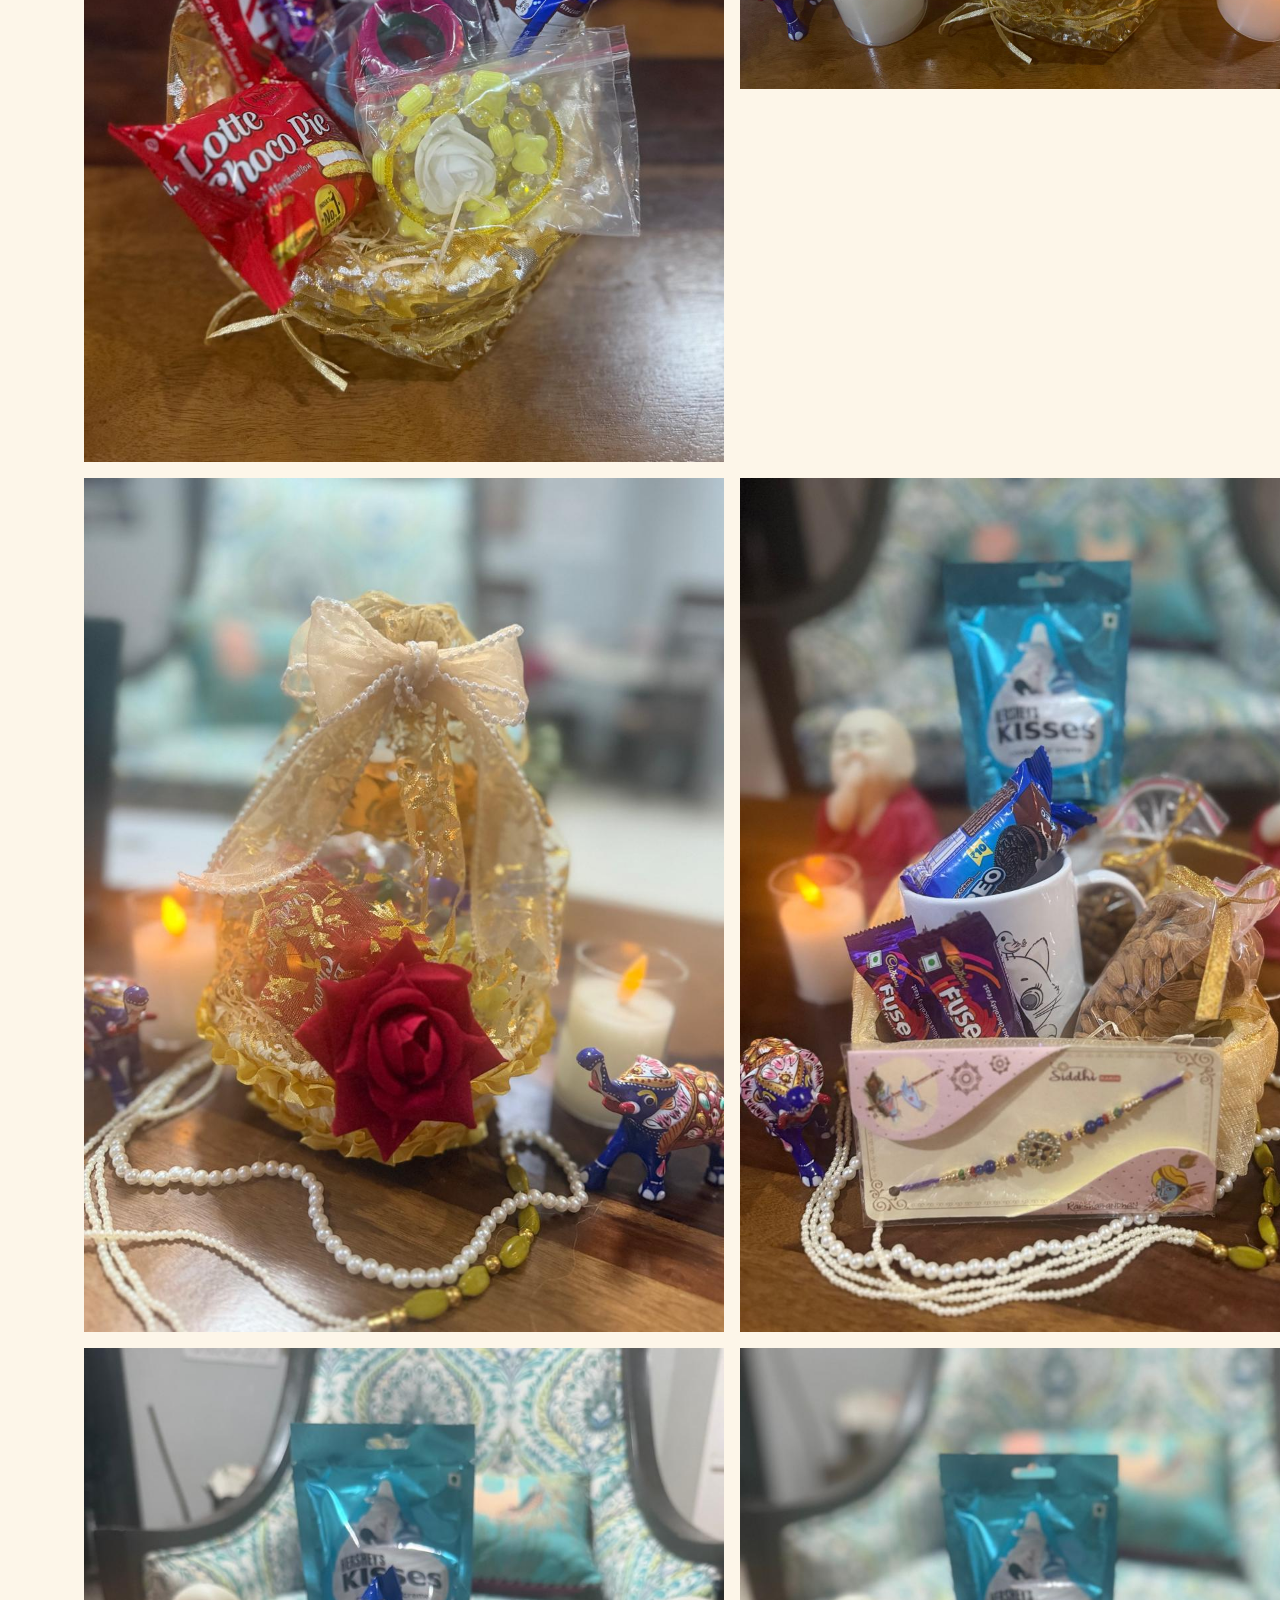
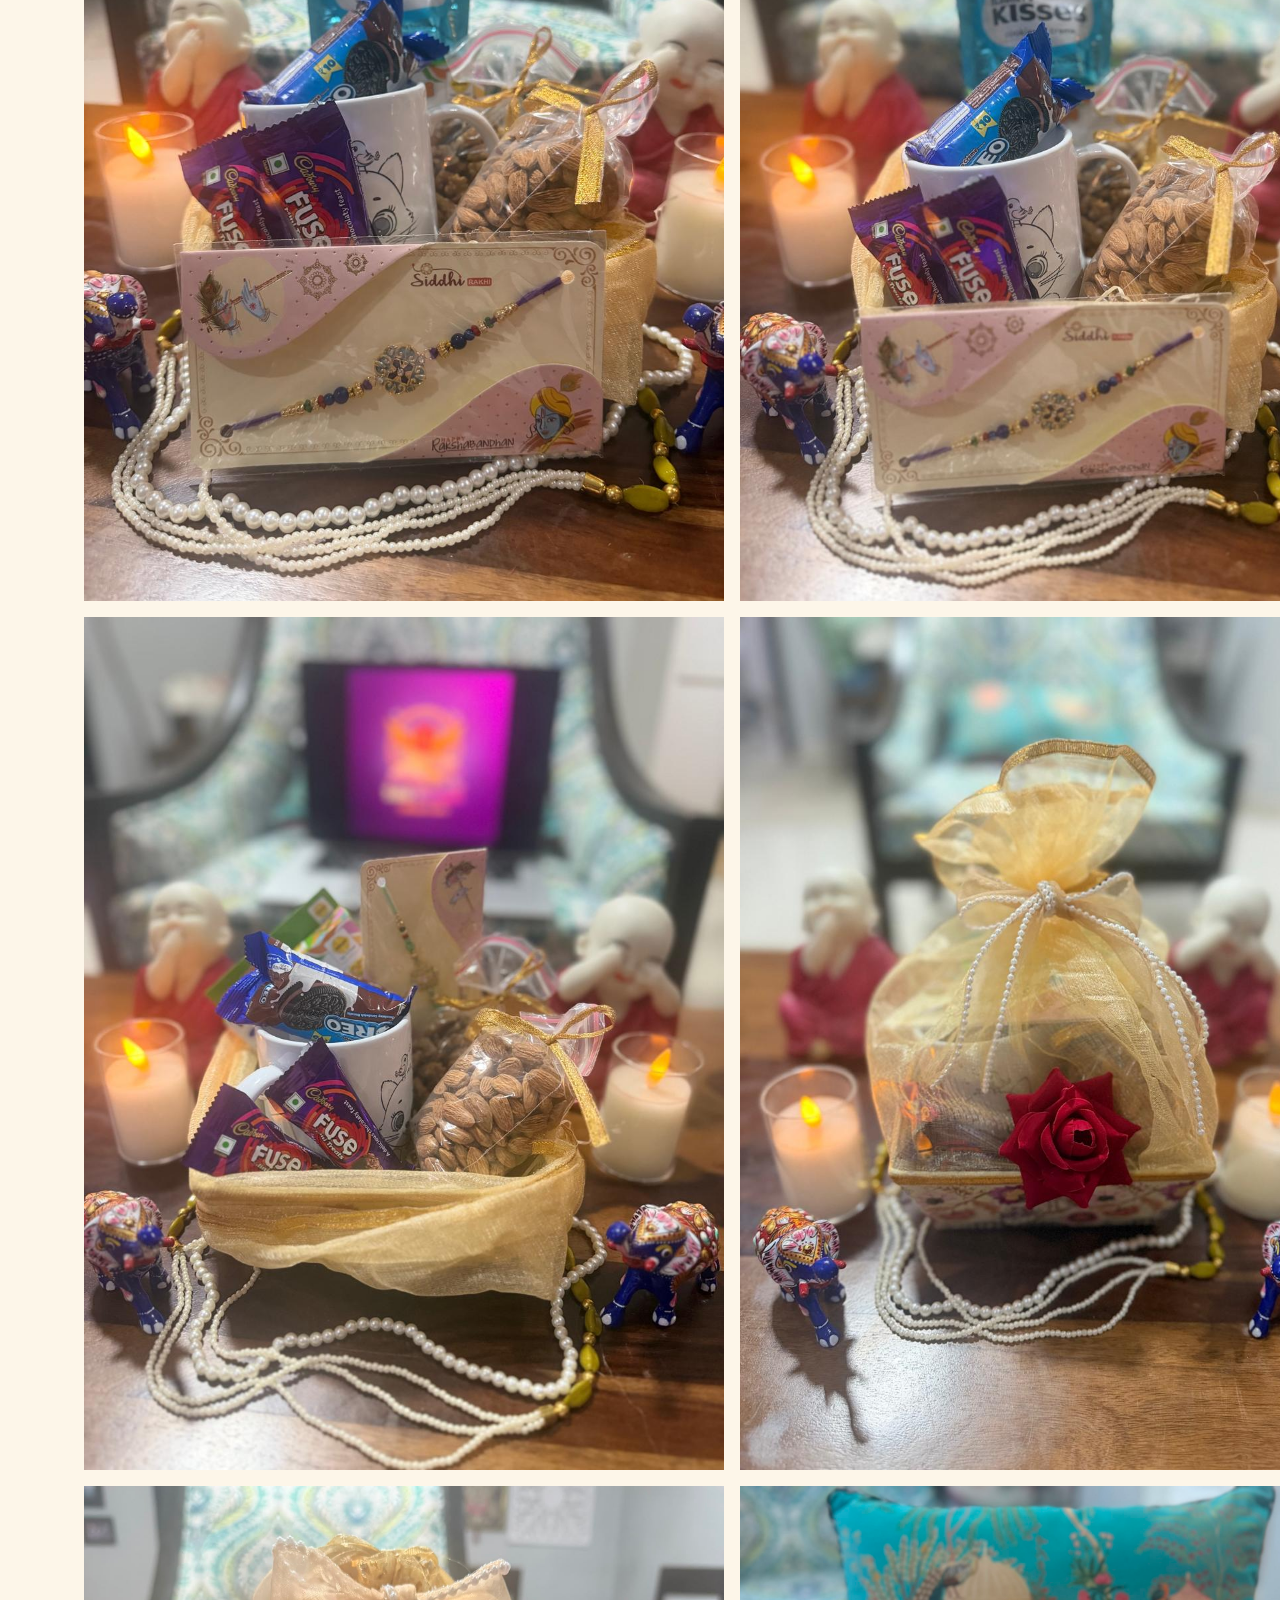
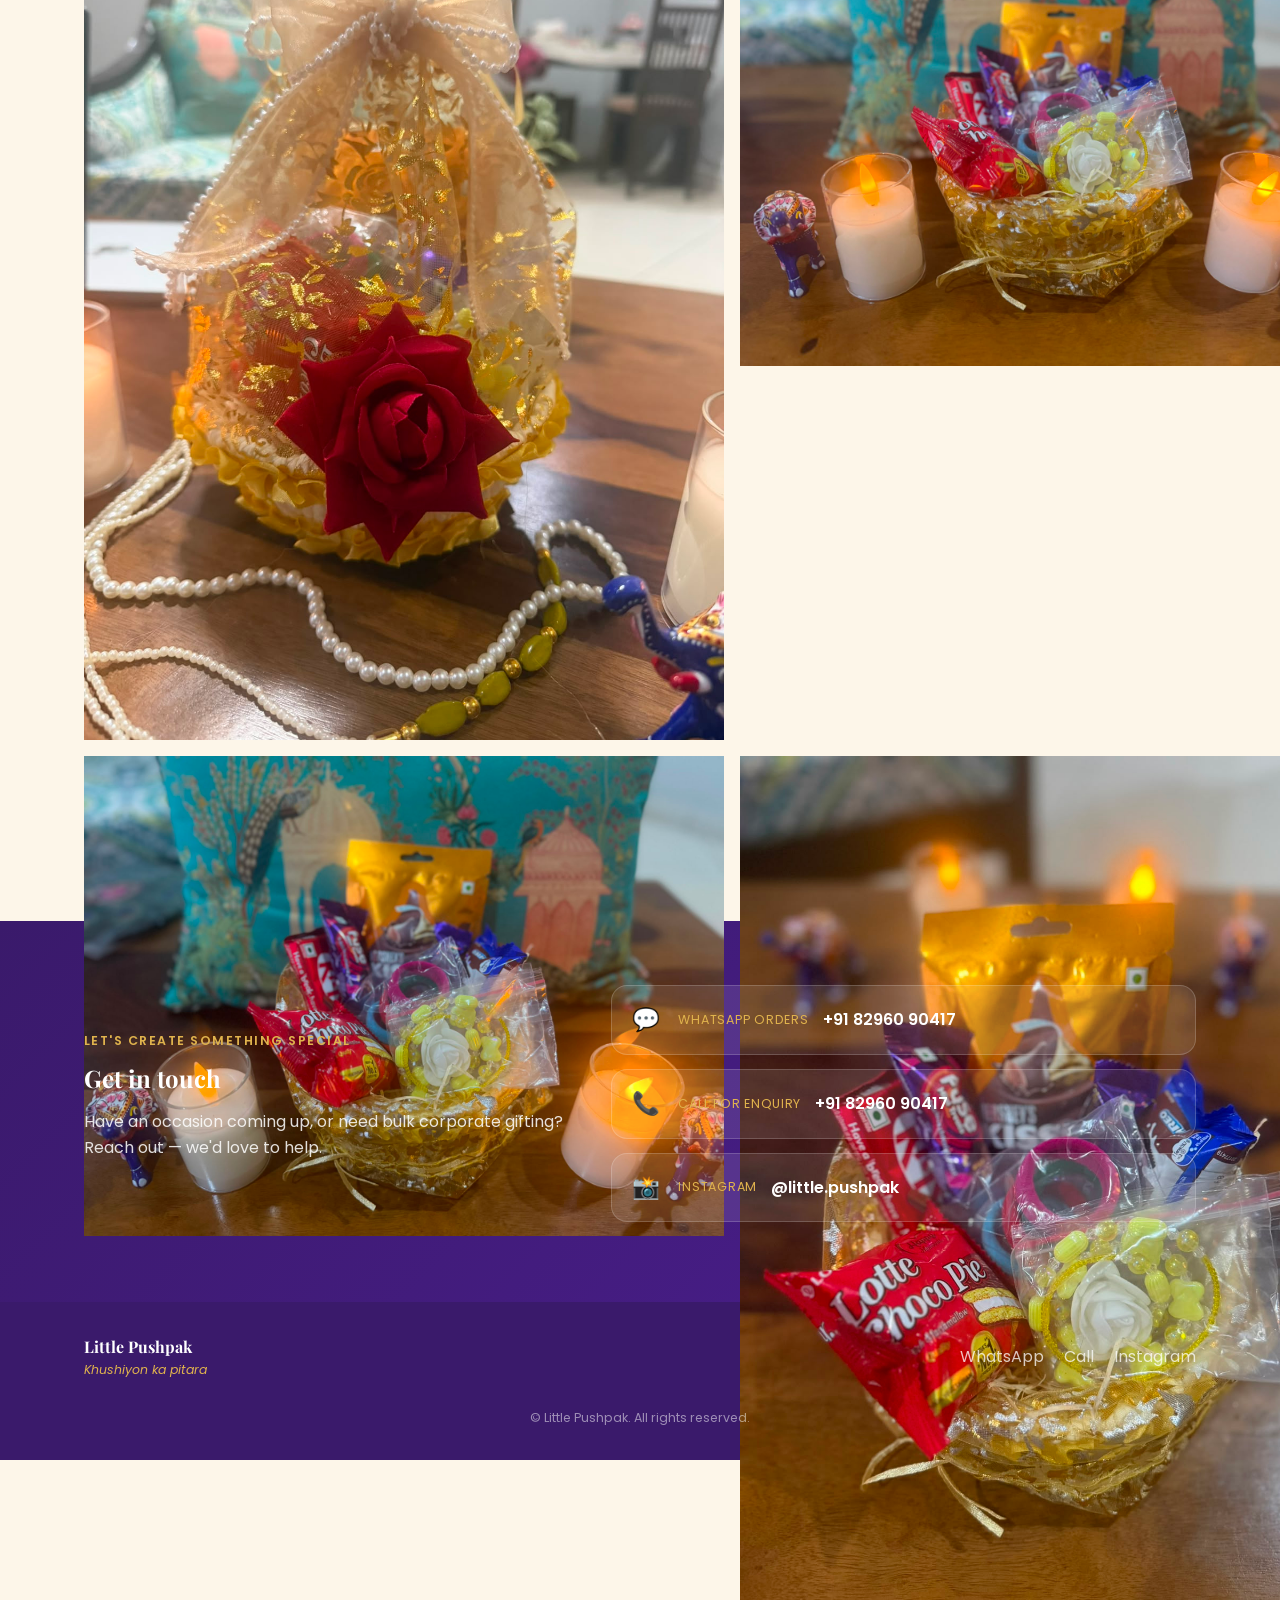
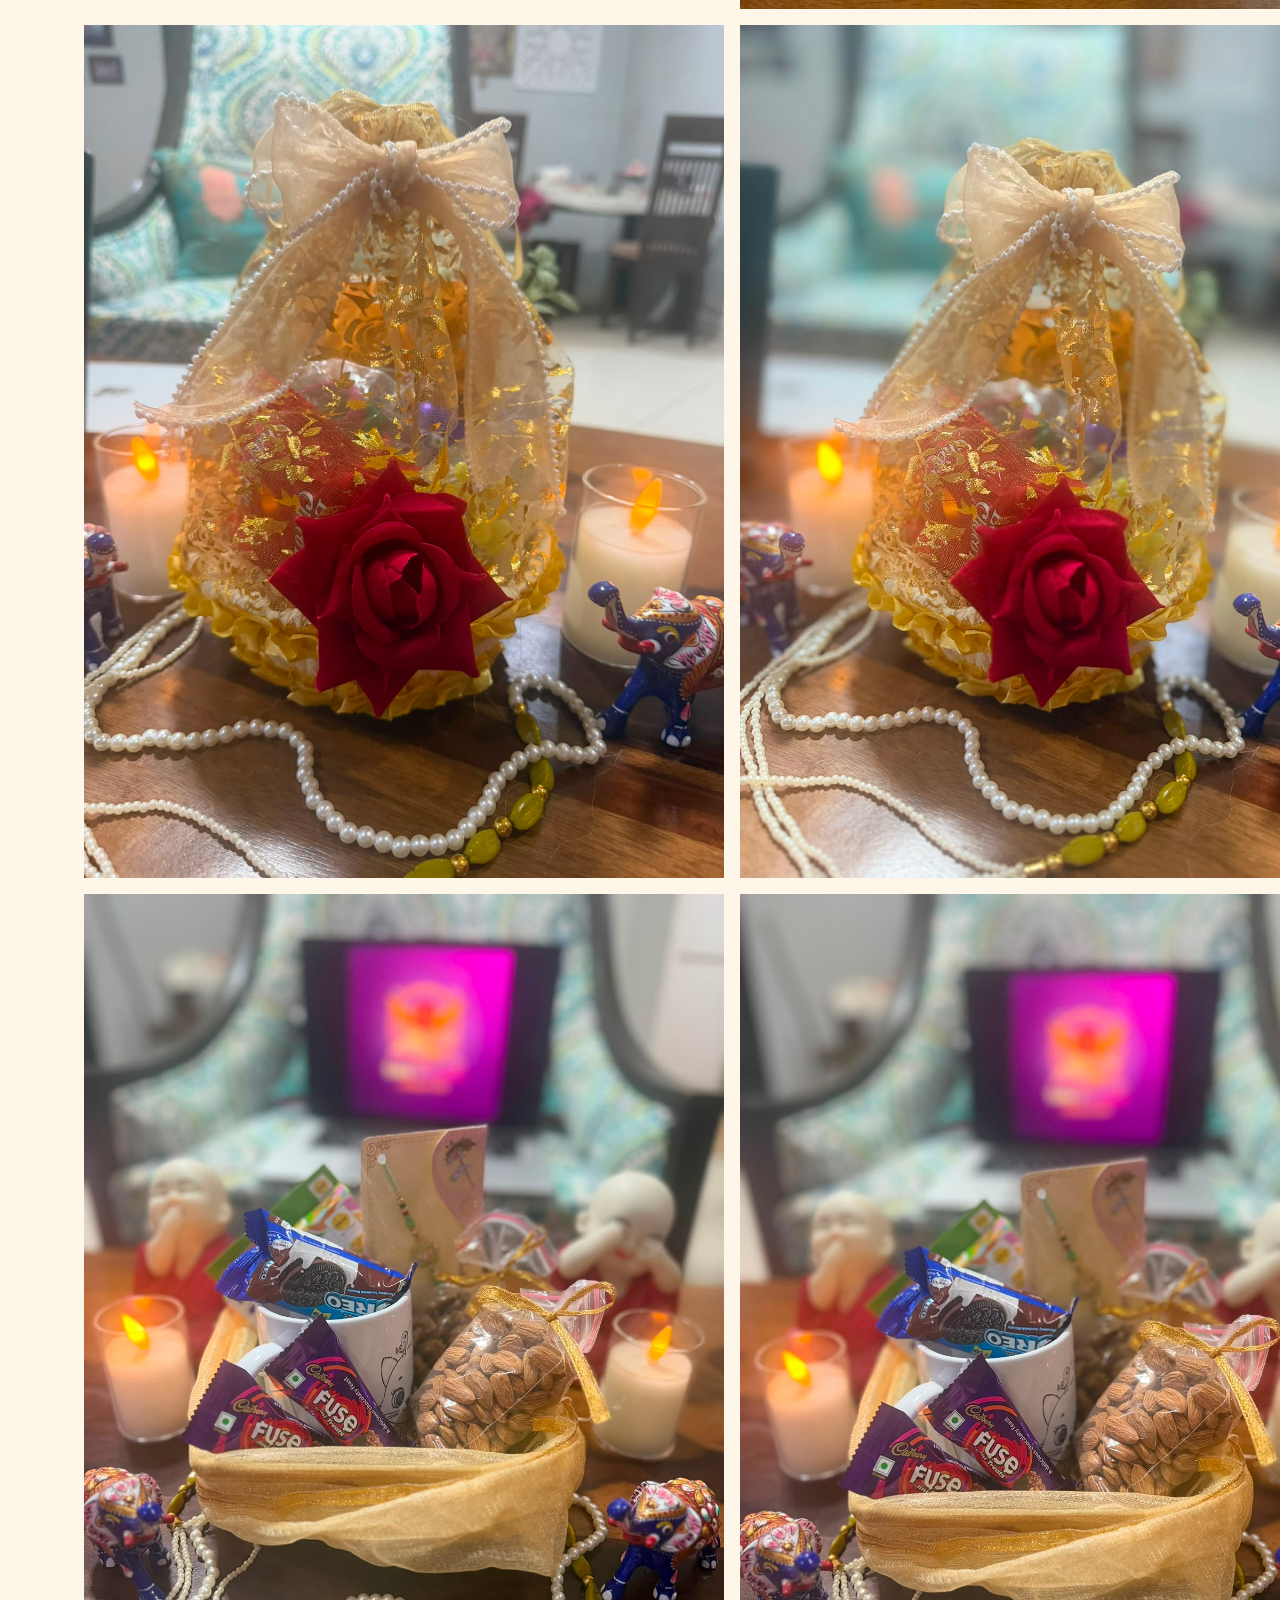
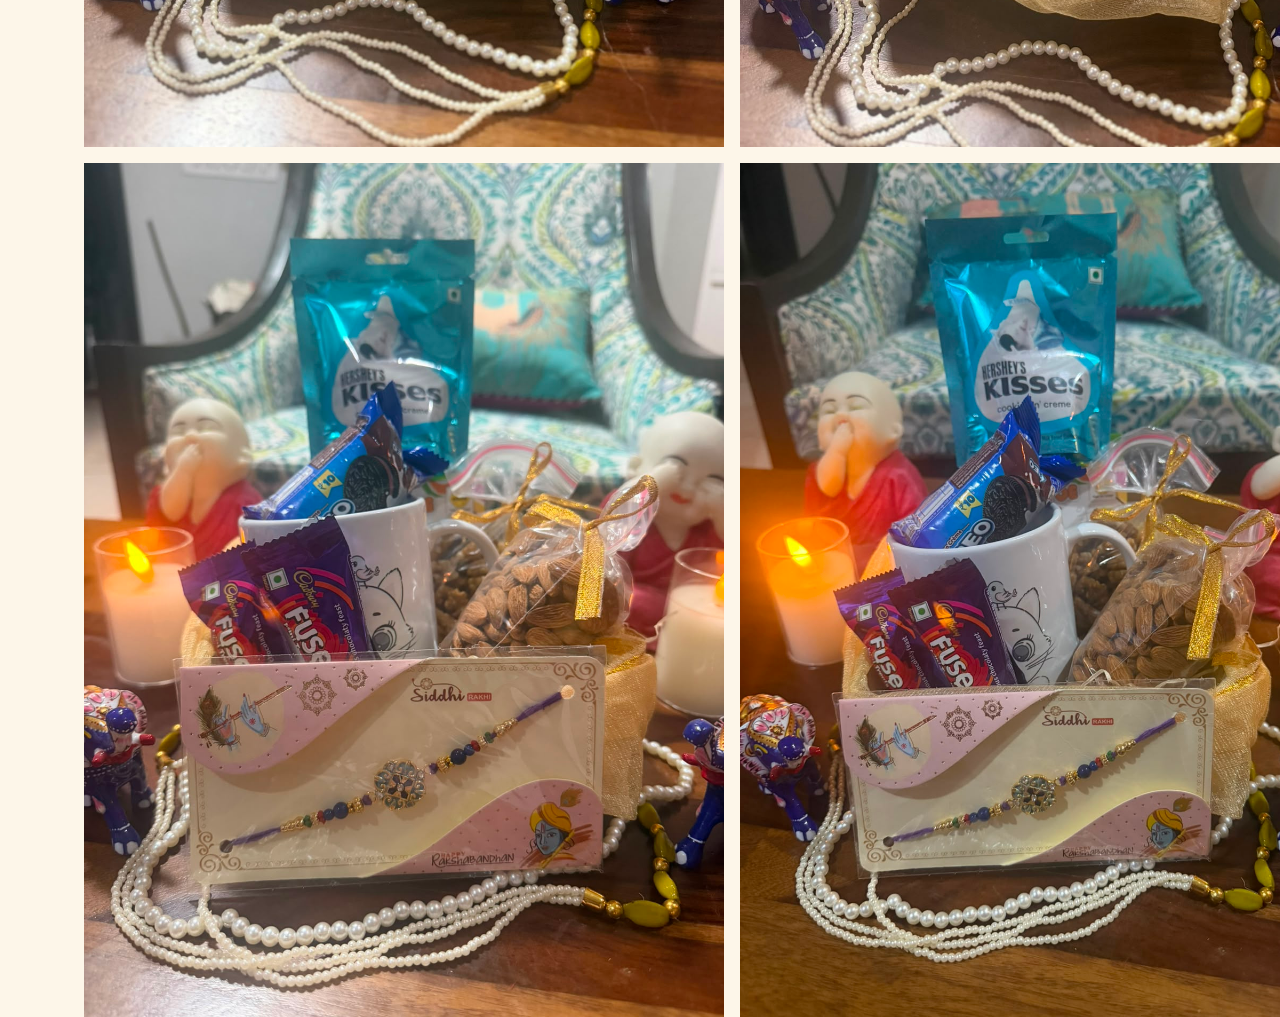
==== commit bdfd26fa: "Update gallery section with product images" ====
--- a/index.html
+++ b/index.html
@@ -32,7 +32,7 @@
 
     <div class="header-actions">
       <a class="btn btn-whatsapp" href="https://wa.me/918296090417?text=Hi%20Little%20Pushpak%2C%20I%27d%20like%20to%20know%20more%20about%20your%20gift%20hampers." target="_blank" rel="noopener">
-        <svg viewBox="0 0 32 32" class="icon" aria-hidden="true"><path fill="currentColor" d="M16 3C9 3 3.3 8.6 3.3 15.5c0 2.4.7 4.7 1.9 6.7L3 29l7-2.1a13 13 0 0 0 6 1.5h.1c7 0 12.7-5.6 12.7-12.5S23 3 16 3m0 23.5h-.1a12 12 0 0 1-5.5-1.3l-.4-.2-4.1 1.2 1.2-4.3-.3-.5a12 12 0 0 1-1.7-6.2c0-6.6 5.4-12 12-12s12 5.4 12 12-5.3 12-12 12m6.5-9c-.4-.2-2.2-1.1-2.5-1.2-.4-.2-.6-.2-.9.2-.2.4-1 1.2-1.2 1.4-.2.2-.4.2-.8 0-1.3-.6-2.7-1.3-3.8-2.9-.3-.5.3-.4 1-1.3.1-.2.1-.4-.1-.6-.1-.2-1-2.4-1.3-3.2-.4-1-.8-.8-1.1-.8-.3 0-.6 0-.9 0-.3 0-.7.1-1.1.5-.4.4-1.5 1.4-1.5 3.5 0 2 1 4.1 1.1 4.3.2.2 2 3.1 4.9 4.3 2 .8 2.7.8 3.6.7.9-.1 2.2-.4 2.5-1 .3-.5.3-1 .2-1.1-.1-.1-.3-.2-.7-.3"/>
+        <svg viewBox="0 0 32 32" class="icon" aria-hidden="true"><path fill="currentColor" d="M16 3C9 3 3.3 8.6 3.3 15.5c0 2.4.7 4.7 1.9 6.7L3 29l7-2.1a13 13 0 0 0 6 1.5h.1c7 0 12.7-5.6 12.7-12.5S[...]
         </svg>
         <span class="btn-label">Order on WhatsApp</span>
       </a>
@@ -60,7 +60,7 @@
           <a class="btn btn-outline" href="tel:+918296090417">Call +91 82960 90417</a>
         </div>
         <a class="hero-insta" href="https://instagram.com/little.pushpak" target="_blank" rel="noopener">
-          <svg viewBox="0 0 24 24" class="icon" aria-hidden="true"><path fill="currentColor" d="M12 2c2.7 0 3.05.01 4.12.06 1.06.05 1.79.22 2.43.47.66.26 1.22.6 1.77 1.15.55.55.9 1.11 1.15 1.77.25.64.42 1.37.47 2.43.05 1.07.06 1.42.06 4.12s-.01 3.05-.06 4.12c-.05 1.06-.22 1.79-.47 2.43-.26.66-.6 1.22-1.15 1.77-.55.55-1.11.9-1.77 1.15-.64.25-1.37.42-2.43.47-1.07.05-1.42.06-4.12.06s-3.05-.01-4.12-.06c-1.06-.05-1.79-.22-2.43-.47-.66-.26-1.22-.6-1.77-1.15-.55-.55-.9-1.11-1.15-1.77-.25-.64-.42-1.37-.47-2.43-.05-1.07-.06-1.42-.06-4.12s.01-3.05.06-4.12c.05-1.06.22-1.79.47-2.43.26-.66.6-1.22 1.15-1.77.55-.55 1.11-.9 1.77-1.15.64-.25 1.37-.42 2.43-.47C8.95 2.01 9.3 2 12 2m0-2C9.2 0 8.8.01 7.7.06 6.6.11 5.8.3 5 .59c-.8.3-1.4.75-2 1.35-.6.6-1 1.2-1.35 2-.3.8-.48 1.6-.53 2.7C.01 8.2 0 8.6 0 12s.01 3.8.06 4.9c.05 1.1.23 1.9.53 2.7.3.8.75 1.4 1.35 2 .6.6 1.2 1 2 1.35.8.3 1.6.48 2.7.53 1.1.05 1.5.06 4.9.06s3.8-.01 4.9-.06c1.1-.05 1.9-.23 2.7-.53.8-.3 1.4-.75 2-1.35.6-.6 1-1.2 1.35-2 .3-.8.48-1.6.53-2.7.05-1.1.06-1.5.06-4.9s-.01-3.8-.06-4.9c-.05-1.1-.23-1.9-.53-2.7-.3-.8-.75-1.4-1.35-2-.6-.6-1.2-1-2-1.35-.8-.3-1.6-.48-2.7-.53C15.2.01 14.8 0 12 0"/>
+          <svg viewBox="0 0 24 24" class="icon" aria-hidden="true"><path fill="currentColor" d="M12 2c2.7 0 3.05.01 4.12.06 1.06.05 1.79.22 2.43.47.66.26 1.22.6 1.77 1.15.55.55.9 1.11 1.15 1.77.25[...]
           </svg>
           @little.pushpak
         </a>
@@ -159,15 +159,36 @@
       <div class="section-head">
         <p class="eyebrow">A peek inside</p>
         <h2>Gallery</h2>
-        <p class="section-sub">Photos coming soon — this space is ready for your product shots.</p>
+        <p class="section-sub">Explore our beautiful collection of handcrafted gift hampers and custom creations.</p>
       </div>
       <div class="gallery-grid">
-        <div class="gallery-tile placeholder"><span>Add photo</span></div>
-        <div class="gallery-tile placeholder"><span>Add photo</span></div>
-        <div class="gallery-tile placeholder"><span>Add photo</span></div>
-        <div class="gallery-tile placeholder"><span>Add photo</span></div>
-        <div class="gallery-tile placeholder"><span>Add photo</span></div>
-        <div class="gallery-tile placeholder"><span>Add photo</span></div>
+        <div class="gallery-tile"><img src="assets/pics/IMG-20260808-WA0009.jpg" alt="Gift hamper showcase" loading="lazy"></div>
+        <div class="gallery-tile"><img src="assets/pics/IMG-20260808-WA0010.jpg" alt="Gift hamper showcase" loading="lazy"></div>
+        <div class="gallery-tile"><img src="assets/pics/IMG-20260808-WA0011.jpg" alt="Gift hamper showcase" loading="lazy"></div>
+        <div class="gallery-tile"><img src="assets/pics/IMG-20260808-WA0012.jpg" alt="Gift hamper showcase" loading="lazy"></div>
+        <div class="gallery-tile"><img src="assets/pics/IMG-20260808-WA0013.jpg" alt="Gift hamper showcase" loading="lazy"></div>
+        <div class="gallery-tile"><img src="assets/pics/IMG-20260808-WA0014.jpg" alt="Gift hamper showcase" loading="lazy"></div>
+        <div class="gallery-tile"><img src="assets/pics/IMG-20260808-WA0015.jpg" alt="Gift hamper showcase" loading="lazy"></div>
+        <div class="gallery-tile"><img src="assets/pics/IMG-20260808-WA0016.jpg" alt="Gift hamper showcase" loading="lazy"></div>
+        <div class="gallery-tile"><img src="assets/pics/IMG-20260808-WA0017.jpg" alt="Gift hamper showcase" loading="lazy"></div>
+        <div class="gallery-tile"><img src="assets/pics/IMG-20260808-WA0018.jpg" alt="Gift hamper showcase" loading="lazy"></div>
+        <div class="gallery-tile"><img src="assets/pics/IMG-20260808-WA0019.jpg" alt="Gift hamper showcase" loading="lazy"></div>
+        <div class="gallery-tile"><img src="assets/pics/IMG-20260808-WA0020.jpg" alt="Gift hamper showcase" loading="lazy"></div>
+        <div class="gallery-tile"><img src="assets/pics/IMG-20260808-WA0021.jpg" alt="Gift hamper showcase" loading="lazy"></div>
+        <div class="gallery-tile"><img src="assets/pics/IMG-20260808-WA0022.jpg" alt="Gift hamper showcase" loading="lazy"></div>
+        <div class="gallery-tile"><img src="assets/pics/IMG-20260808-WA0026.jpg" alt="Gift hamper showcase" loading="lazy"></div>
+        <div class="gallery-tile"><img src="assets/pics/IMG-20260808-WA0027.jpg" alt="Gift hamper showcase" loading="lazy"></div>
+        <div class="gallery-tile"><img src="assets/pics/IMG-20260808-WA0028.jpg" alt="Gift hamper showcase" loading="lazy"></div>
+        <div class="gallery-tile"><img src="assets/pics/IMG-20260808-WA0029.jpg" alt="Gift hamper showcase" loading="lazy"></div>
+        <div class="gallery-tile"><img src="assets/pics/IMG-20260808-WA0030.jpg" alt="Gift hamper showcase" loading="lazy"></div>
+        <div class="gallery-tile"><img src="assets/pics/IMG-20260808-WA0031.jpg" alt="Gift hamper showcase" loading="lazy"></div>
+        <div class="gallery-tile"><img src="assets/pics/IMG-20260808-WA0032.jpg" alt="Gift hamper showcase" loading="lazy"></div>
+        <div class="gallery-tile"><img src="assets/pics/IMG-20260808-WA0033.jpg" alt="Gift hamper showcase" loading="lazy"></div>
+        <div class="gallery-tile"><img src="assets/pics/IMG-20260808-WA0034.jpg" alt="Gift hamper showcase" loading="lazy"></div>
+        <div class="gallery-tile"><img src="assets/pics/IMG-20260808-WA0035.jpg" alt="Gift hamper showcase" loading="lazy"></div>
+        <div class="gallery-tile"><img src="assets/pics/IMG-20260808-WA0036.jpg" alt="Gift hamper showcase" loading="lazy"></div>
+        <div class="gallery-tile"><img src="assets/pics/IMG-20260808-WA0037.jpg" alt="Gift hamper showcase" loading="lazy"></div>
+        <div class="gallery-tile"><img src="assets/pics/IMG-20260808-WA0038.jpg" alt="Gift hamper showcase" loading="lazy"></div>
       </div>
     </div>
   </section>
@@ -218,7 +239,7 @@
 </footer>
 
 <a class="whatsapp-fab" href="https://wa.me/918296090417?text=Hi%20Little%20Pushpak%2C%20I%27d%20like%20to%20place%20an%20order." target="_blank" rel="noopener" aria-label="Order on WhatsApp">
-  <svg viewBox="0 0 32 32" class="icon" aria-hidden="true"><path fill="currentColor" d="M16 3C9 3 3.3 8.6 3.3 15.5c0 2.4.7 4.7 1.9 6.7L3 29l7-2.1a13 13 0 0 0 6 1.5h.1c7 0 12.7-5.6 12.7-12.5S23 3 16 3m0 23.5h-.1a12 12 0 0 1-5.5-1.3l-.4-.2-4.1 1.2 1.2-4.3-.3-.5a12 12 0 0 1-1.7-6.2c0-6.6 5.4-12 12-12s12 5.4 12 12-5.3 12-12 12m6.5-9c-.4-.2-2.2-1.1-2.5-1.2-.4-.2-.6-.2-.9.2-.2.4-1 1.2-1.2 1.4-.2.2-.4.2-.8 0-1.3-.6-2.7-1.3-3.8-2.9-.3-.5.3-.4 1-1.3.1-.2.1-.4-.1-.6-.1-.2-1-2.4-1.3-3.2-.4-1-.8-.8-1.1-.8-.3 0-.6 0-.9 0-.3 0-.7.1-1.1.5-.4.4-1.5 1.4-1.5 3.5 0 2 1 4.1 1.1 4.3.2.2 2 3.1 4.9 4.3 2 .8 2.7.8 3.6.7.9-.1 2.2-.4 2.5-1 .3-.5.3-1 .2-1.1-.1-.1-.3-.2-.7-.3"/>
+  <svg viewBox="0 0 32 32" class="icon" aria-hidden="true"><path fill="currentColor" d="M16 3C9 3 3.3 8.6 3.3 15.5c0 2.4.7 4.7 1.9 6.7L3 29l7-2.1a13 13 0 0 0 6 1.5h.1c7 0 12.7-5.6 12.7-12.5S23 3 [...]
   </svg>
 </a>
 
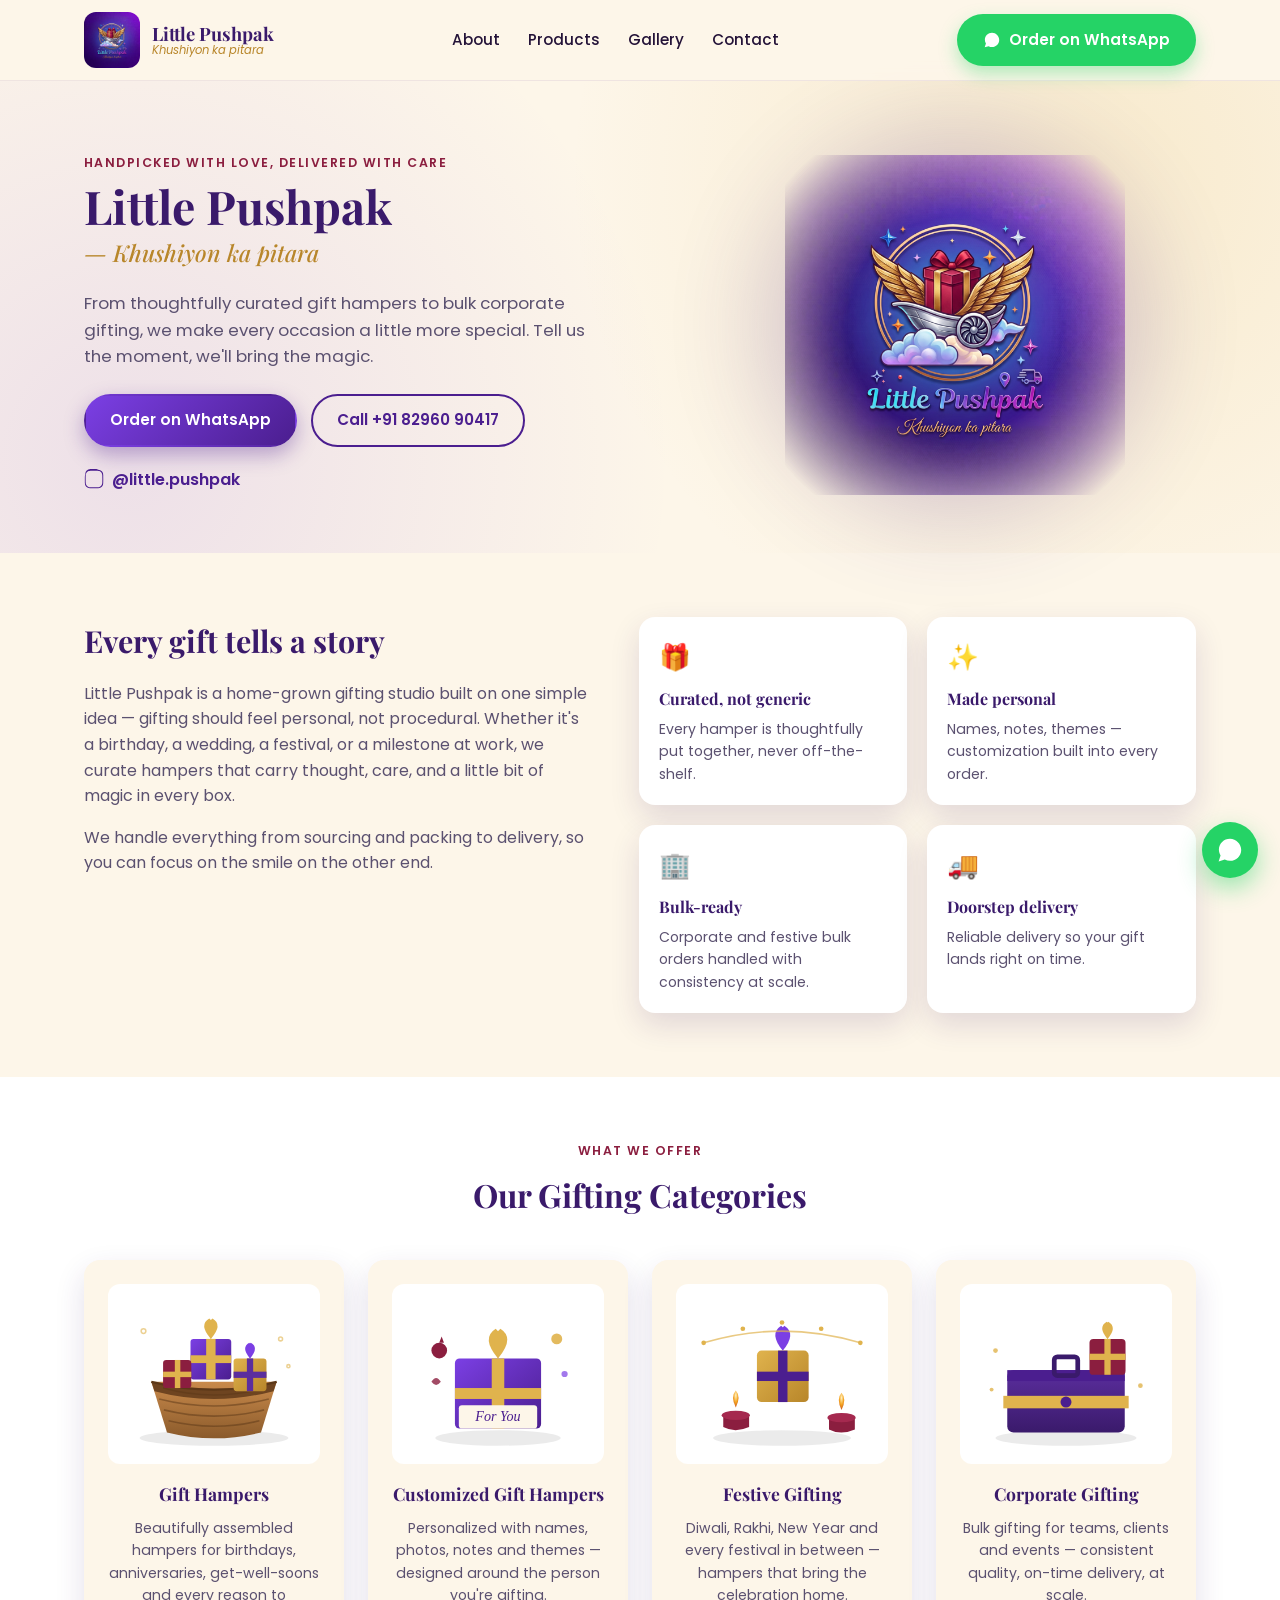
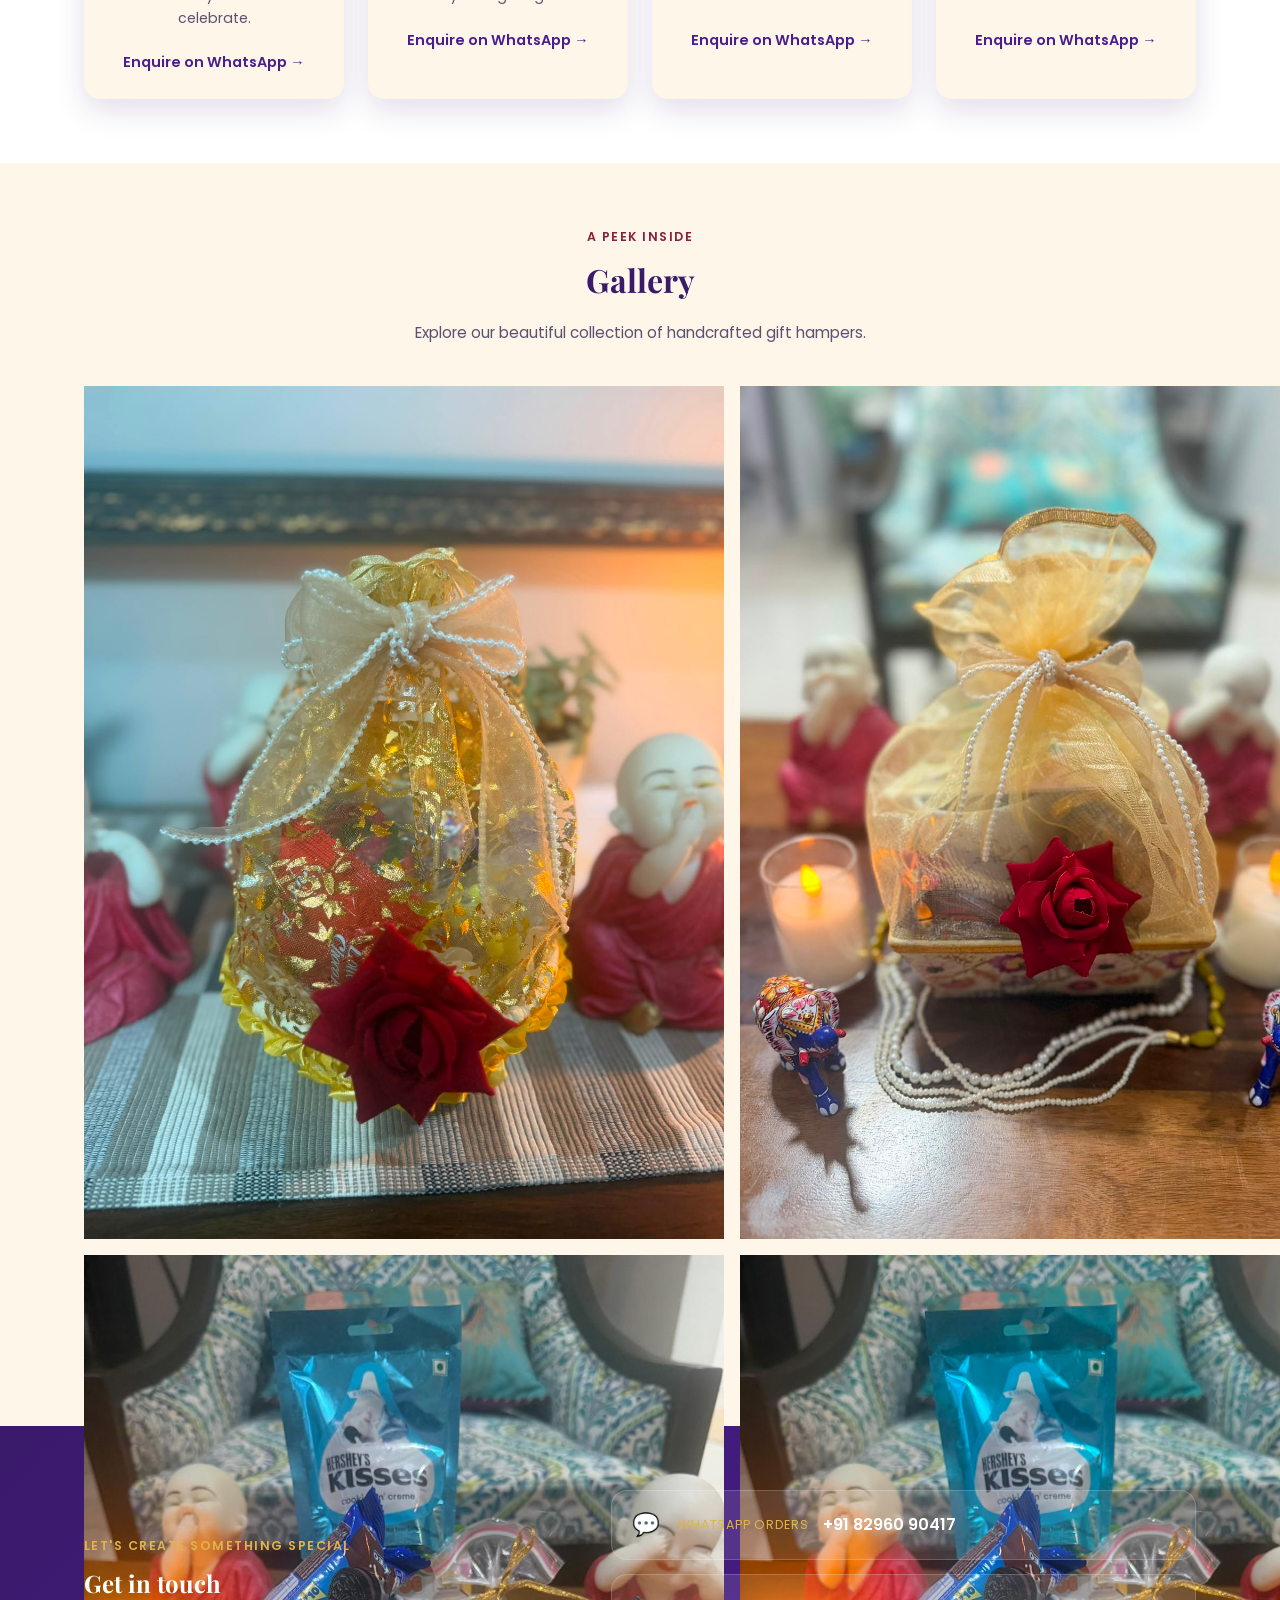
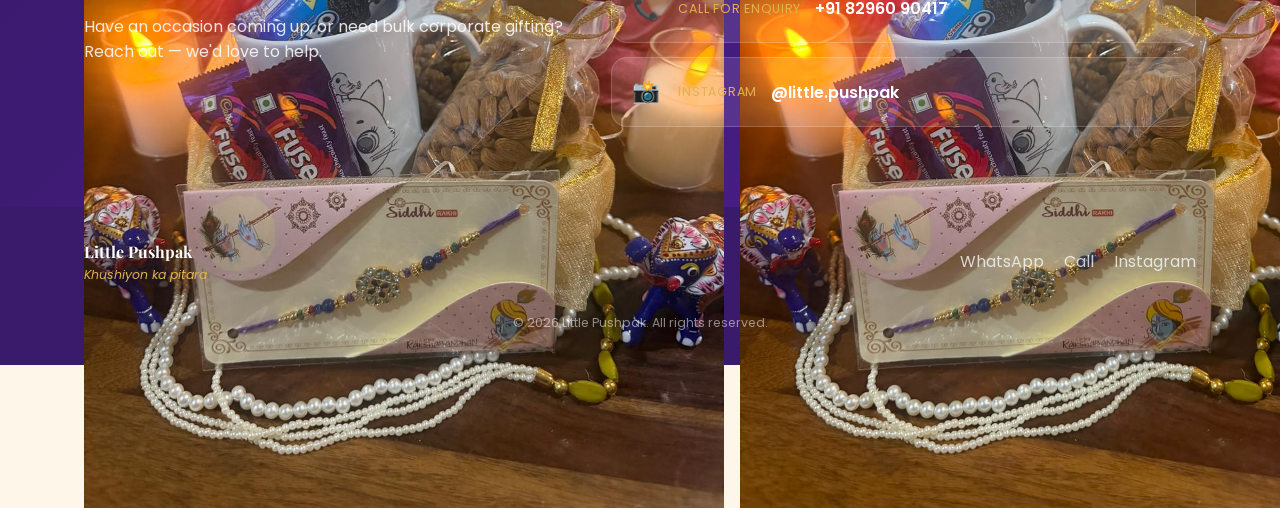
==== commit 17a6a9a4: "Fix gallery layout - restore professional appearance with curated image display" ====
--- a/index.html
+++ b/index.html
@@ -32,8 +32,7 @@
 
     <div class="header-actions">
       <a class="btn btn-whatsapp" href="https://wa.me/918296090417?text=Hi%20Little%20Pushpak%2C%20I%27d%20like%20to%20know%20more%20about%20your%20gift%20hampers." target="_blank" rel="noopener">
-        <svg viewBox="0 0 32 32" class="icon" aria-hidden="true"><path fill="currentColor" d="M16 3C9 3 3.3 8.6 3.3 15.5c0 2.4.7 4.7 1.9 6.7L3 29l7-2.1a13 13 0 0 0 6 1.5h.1c7 0 12.7-5.6 12.7-12.5S[...]
-        </svg>
+        <svg viewBox="0 0 32 32" class="icon" aria-hidden="true"><path fill="currentColor" d="M16 3C9 3 3.3 8.6 3.3 15.5c0 2.4.7 4.7 1.9 6.7L3 29l7-2.1a13 13 0 0 0 6 1.5h.1c7 0 12.7-5.6 12.7-12.5S23 3 16 3z"/></svg>
         <span class="btn-label">Order on WhatsApp</span>
       </a>
       <button class="nav-toggle" id="navToggle" aria-label="Toggle navigation" aria-expanded="false">
@@ -60,8 +59,7 @@
           <a class="btn btn-outline" href="tel:+918296090417">Call +91 82960 90417</a>
         </div>
         <a class="hero-insta" href="https://instagram.com/little.pushpak" target="_blank" rel="noopener">
-          <svg viewBox="0 0 24 24" class="icon" aria-hidden="true"><path fill="currentColor" d="M12 2c2.7 0 3.05.01 4.12.06 1.06.05 1.79.22 2.43.47.66.26 1.22.6 1.77 1.15.55.55.9 1.11 1.15 1.77.25[...]
-          </svg>
+          <svg viewBox="0 0 24 24" class="icon" aria-hidden="true"><path fill="currentColor" d="M12 2c2.7 0 3.05.01 4.12.06 1.06.05 1.79.22 2.43.47.66.26 1.22.6 1.77 1.15.55.55.9 1.11 1.15 1.77.25.64.42 1.37.47 2.43.05 1.07.06 1.41.06 4.12s-.01 3.05-.06 4.12c-.05 1.06-.22 1.79-.47 2.43-.26.66-.6 1.22-1.15 1.77-.55.55-1.11.9-1.77 1.15-.64.25-1.37.42-2.43.47-1.07.05-1.41.06-4.12.06s-3.05-.01-4.12-.06c-1.06-.05-1.79-.22-2.43-.47-.66-.26-1.22-.6-1.77-1.15-.55-.55-.9-1.11-1.15-1.77-.25-.64-.42-1.37-.47-2.43-.05-1.07-.06-1.41-.06-4.12s.01-3.05.06-4.12c.05-1.06.22-1.79.47-2.43.26-.66.6-1.22 1.15-1.77.55-.55 1.11-.9 1.77-1.15.64-.25 1.37-.42 2.43-.47C8.95 2.01 9.29 2 12 2m0-2C9.17 0 8.81.01 7.71.06 6.61.11 5.84.28 5.17.54c-.69.27-1.28.63-1.86 1.21C2.67 2.33 2.31 2.92 2.04 3.61c-.26.67-.43 1.44-.48 2.54C1.01 8.19 1 8.55 1 12s.01 3.81.06 4.91c.05 1.1.22 1.87.48 2.54.27.69.63 1.28 1.21 1.86.58.58 1.17.94 1.86 1.21.67.26 1.44.43 2.54.48 1.1.05 1.46.06 4.91.06s3.81-.01 4.91-.06c1.1-.05 1.87-.22 2.54-.48.69-.27 1.28-.63 1.86-1.21.58-.58.94-1.17 1.21-1.86.26-.67.43-1.44.48-2.54.05-1.1.06-1.46.06-4.91s-.01-3.81-.06-4.91c-.05-1.1-.22-1.87-.48-2.54-.27-.69-.63-1.28-1.21-1.86-.58-.58-1.17-.94-1.86-1.21-.67-.26-1.44-.43-2.54-.48C15.19.01 14.83 0 12 0z"/></svg>
           @little.pushpak
         </a>
       </div>
@@ -159,36 +157,27 @@
       <div class="section-head">
         <p class="eyebrow">A peek inside</p>
         <h2>Gallery</h2>
-        <p class="section-sub">Explore our beautiful collection of handcrafted gift hampers and custom creations.</p>
+        <p class="section-sub">Explore our beautiful collection of handcrafted gift hampers.</p>
       </div>
       <div class="gallery-grid">
-        <div class="gallery-tile"><img src="assets/pics/IMG-20260808-WA0009.jpg" alt="Gift hamper showcase" loading="lazy"></div>
-        <div class="gallery-tile"><img src="assets/pics/IMG-20260808-WA0010.jpg" alt="Gift hamper showcase" loading="lazy"></div>
-        <div class="gallery-tile"><img src="assets/pics/IMG-20260808-WA0011.jpg" alt="Gift hamper showcase" loading="lazy"></div>
-        <div class="gallery-tile"><img src="assets/pics/IMG-20260808-WA0012.jpg" alt="Gift hamper showcase" loading="lazy"></div>
-        <div class="gallery-tile"><img src="assets/pics/IMG-20260808-WA0013.jpg" alt="Gift hamper showcase" loading="lazy"></div>
-        <div class="gallery-tile"><img src="assets/pics/IMG-20260808-WA0014.jpg" alt="Gift hamper showcase" loading="lazy"></div>
-        <div class="gallery-tile"><img src="assets/pics/IMG-20260808-WA0015.jpg" alt="Gift hamper showcase" loading="lazy"></div>
-        <div class="gallery-tile"><img src="assets/pics/IMG-20260808-WA0016.jpg" alt="Gift hamper showcase" loading="lazy"></div>
-        <div class="gallery-tile"><img src="assets/pics/IMG-20260808-WA0017.jpg" alt="Gift hamper showcase" loading="lazy"></div>
-        <div class="gallery-tile"><img src="assets/pics/IMG-20260808-WA0018.jpg" alt="Gift hamper showcase" loading="lazy"></div>
-        <div class="gallery-tile"><img src="assets/pics/IMG-20260808-WA0019.jpg" alt="Gift hamper showcase" loading="lazy"></div>
-        <div class="gallery-tile"><img src="assets/pics/IMG-20260808-WA0020.jpg" alt="Gift hamper showcase" loading="lazy"></div>
-        <div class="gallery-tile"><img src="assets/pics/IMG-20260808-WA0021.jpg" alt="Gift hamper showcase" loading="lazy"></div>
-        <div class="gallery-tile"><img src="assets/pics/IMG-20260808-WA0022.jpg" alt="Gift hamper showcase" loading="lazy"></div>
-        <div class="gallery-tile"><img src="assets/pics/IMG-20260808-WA0026.jpg" alt="Gift hamper showcase" loading="lazy"></div>
-        <div class="gallery-tile"><img src="assets/pics/IMG-20260808-WA0027.jpg" alt="Gift hamper showcase" loading="lazy"></div>
-        <div class="gallery-tile"><img src="assets/pics/IMG-20260808-WA0028.jpg" alt="Gift hamper showcase" loading="lazy"></div>
-        <div class="gallery-tile"><img src="assets/pics/IMG-20260808-WA0029.jpg" alt="Gift hamper showcase" loading="lazy"></div>
-        <div class="gallery-tile"><img src="assets/pics/IMG-20260808-WA0030.jpg" alt="Gift hamper showcase" loading="lazy"></div>
-        <div class="gallery-tile"><img src="assets/pics/IMG-20260808-WA0031.jpg" alt="Gift hamper showcase" loading="lazy"></div>
-        <div class="gallery-tile"><img src="assets/pics/IMG-20260808-WA0032.jpg" alt="Gift hamper showcase" loading="lazy"></div>
-        <div class="gallery-tile"><img src="assets/pics/IMG-20260808-WA0033.jpg" alt="Gift hamper showcase" loading="lazy"></div>
-        <div class="gallery-tile"><img src="assets/pics/IMG-20260808-WA0034.jpg" alt="Gift hamper showcase" loading="lazy"></div>
-        <div class="gallery-tile"><img src="assets/pics/IMG-20260808-WA0035.jpg" alt="Gift hamper showcase" loading="lazy"></div>
-        <div class="gallery-tile"><img src="assets/pics/IMG-20260808-WA0036.jpg" alt="Gift hamper showcase" loading="lazy"></div>
-        <div class="gallery-tile"><img src="assets/pics/IMG-20260808-WA0037.jpg" alt="Gift hamper showcase" loading="lazy"></div>
-        <div class="gallery-tile"><img src="assets/pics/IMG-20260808-WA0038.jpg" alt="Gift hamper showcase" loading="lazy"></div>
+        <div class="gallery-tile gallery-featured">
+          <img src="assets/pics/IMG-20260808-WA0032.jpg" alt="Premium gift hamper showcase" loading="lazy">
+        </div>
+        <div class="gallery-tile">
+          <img src="assets/pics/IMG-20260808-WA0020.jpg" alt="Gift hamper showcase" loading="lazy">
+        </div>
+        <div class="gallery-tile">
+          <img src="assets/pics/IMG-20260808-WA0021.jpg" alt="Gift hamper showcase" loading="lazy">
+        </div>
+        <div class="gallery-tile">
+          <img src="assets/pics/IMG-20260808-WA0014.jpg" alt="Gift hamper showcase" loading="lazy">
+        </div>
+        <div class="gallery-tile">
+          <img src="assets/pics/IMG-20260808-WA0037.jpg" alt="Gift hamper showcase" loading="lazy">
+        </div>
+        <div class="gallery-tile">
+          <img src="assets/pics/IMG-20260808-WA0029.jpg" alt="Gift hamper showcase" loading="lazy">
+        </div>
       </div>
     </div>
   </section>
@@ -239,8 +228,7 @@
 </footer>
 
 <a class="whatsapp-fab" href="https://wa.me/918296090417?text=Hi%20Little%20Pushpak%2C%20I%27d%20like%20to%20place%20an%20order." target="_blank" rel="noopener" aria-label="Order on WhatsApp">
-  <svg viewBox="0 0 32 32" class="icon" aria-hidden="true"><path fill="currentColor" d="M16 3C9 3 3.3 8.6 3.3 15.5c0 2.4.7 4.7 1.9 6.7L3 29l7-2.1a13 13 0 0 0 6 1.5h.1c7 0 12.7-5.6 12.7-12.5S23 3 [...]
-  </svg>
+  <svg viewBox="0 0 32 32" class="icon" aria-hidden="true"><path fill="currentColor" d="M16 3C9 3 3.3 8.6 3.3 15.5c0 2.4.7 4.7 1.9 6.7L3 29l7-2.1a13 13 0 0 0 6 1.5h.1c7 0 12.7-5.6 12.7-12.5S23 3 16 3z"/></svg>
 </a>
 
 <script src="js/script.js"></script>
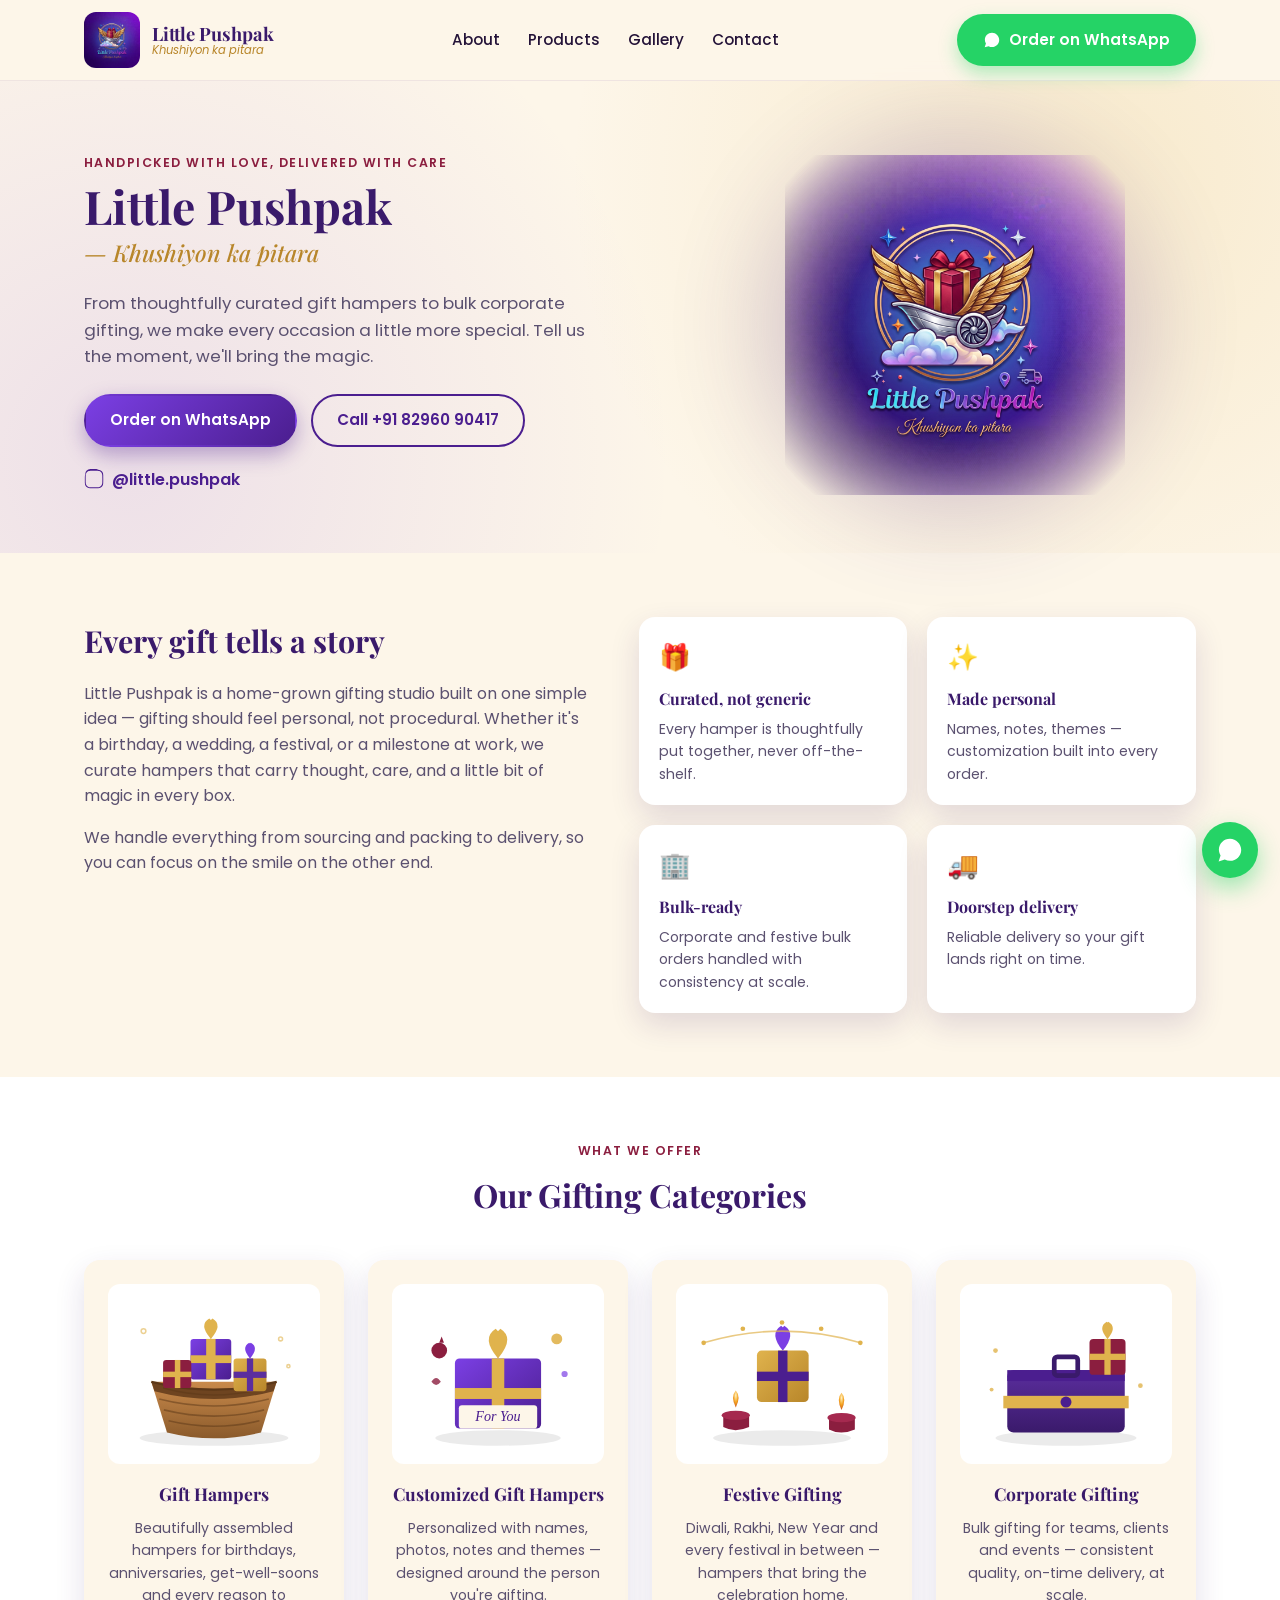
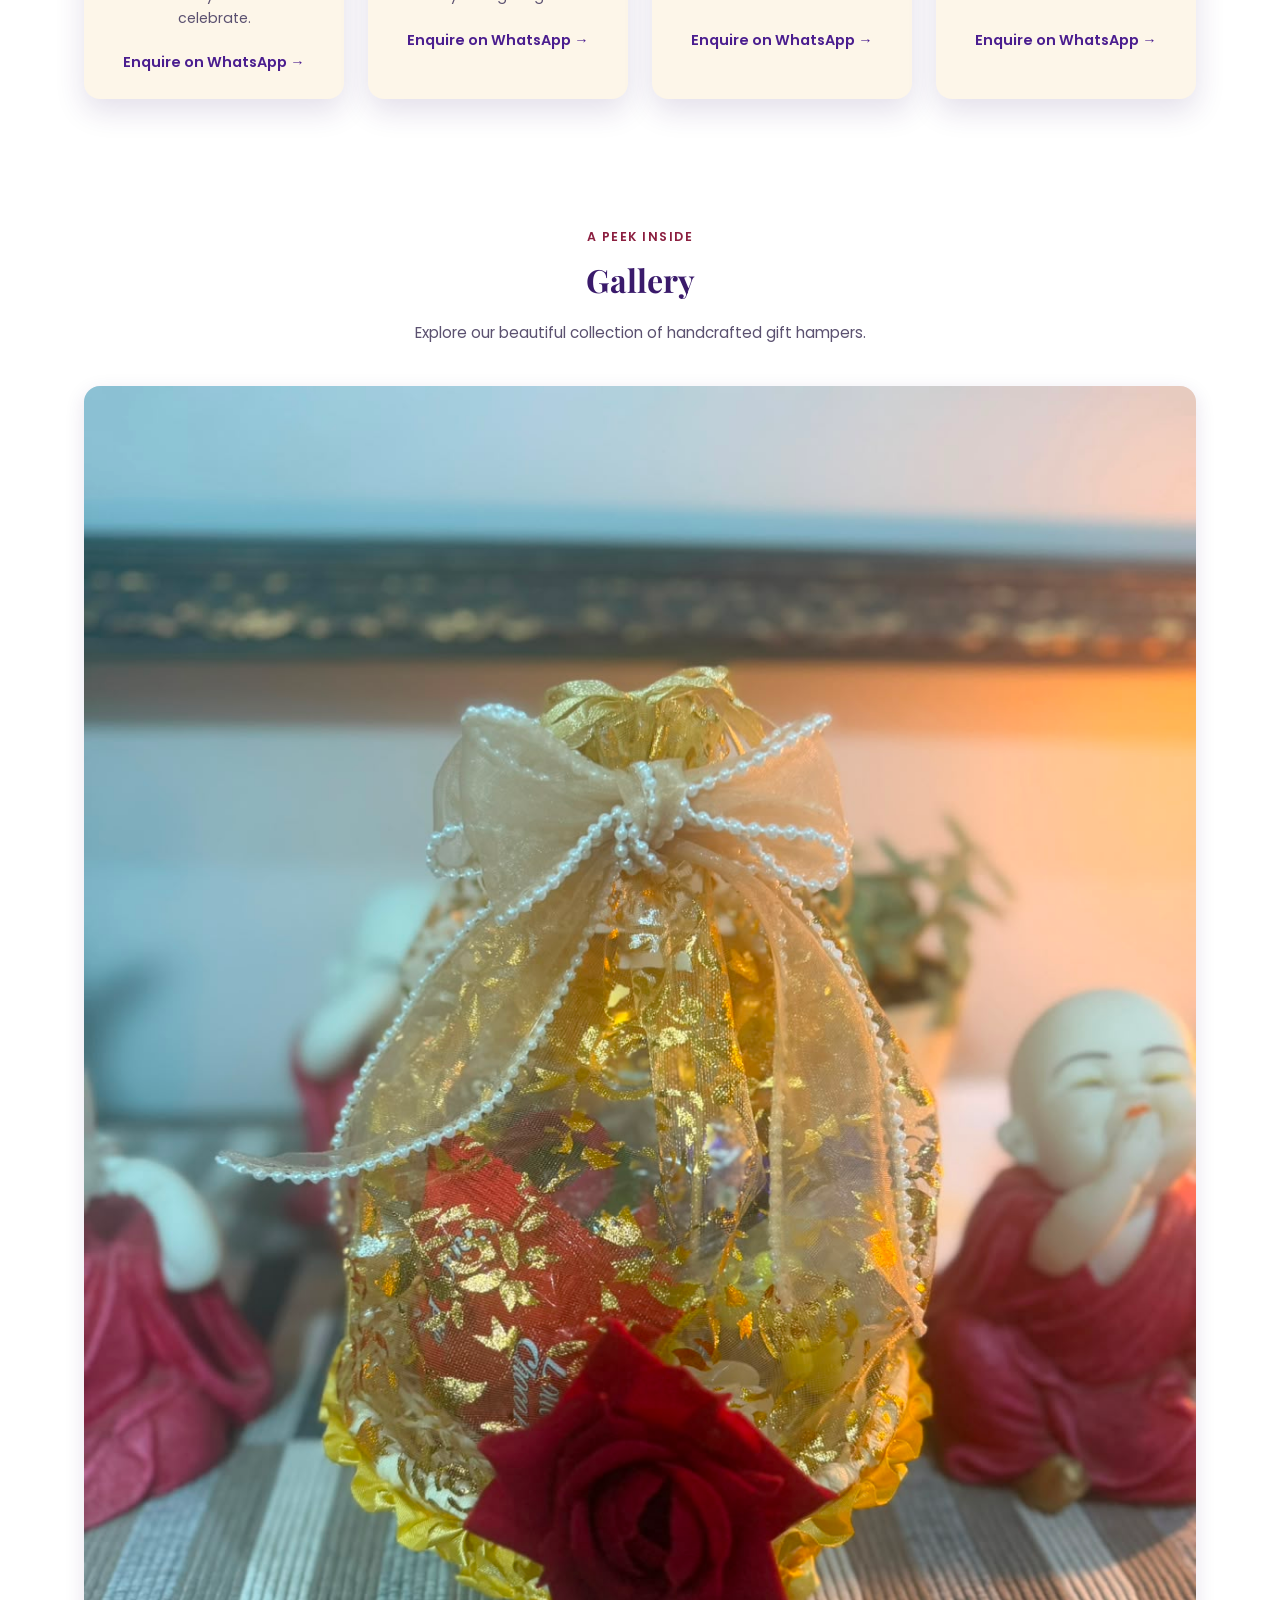
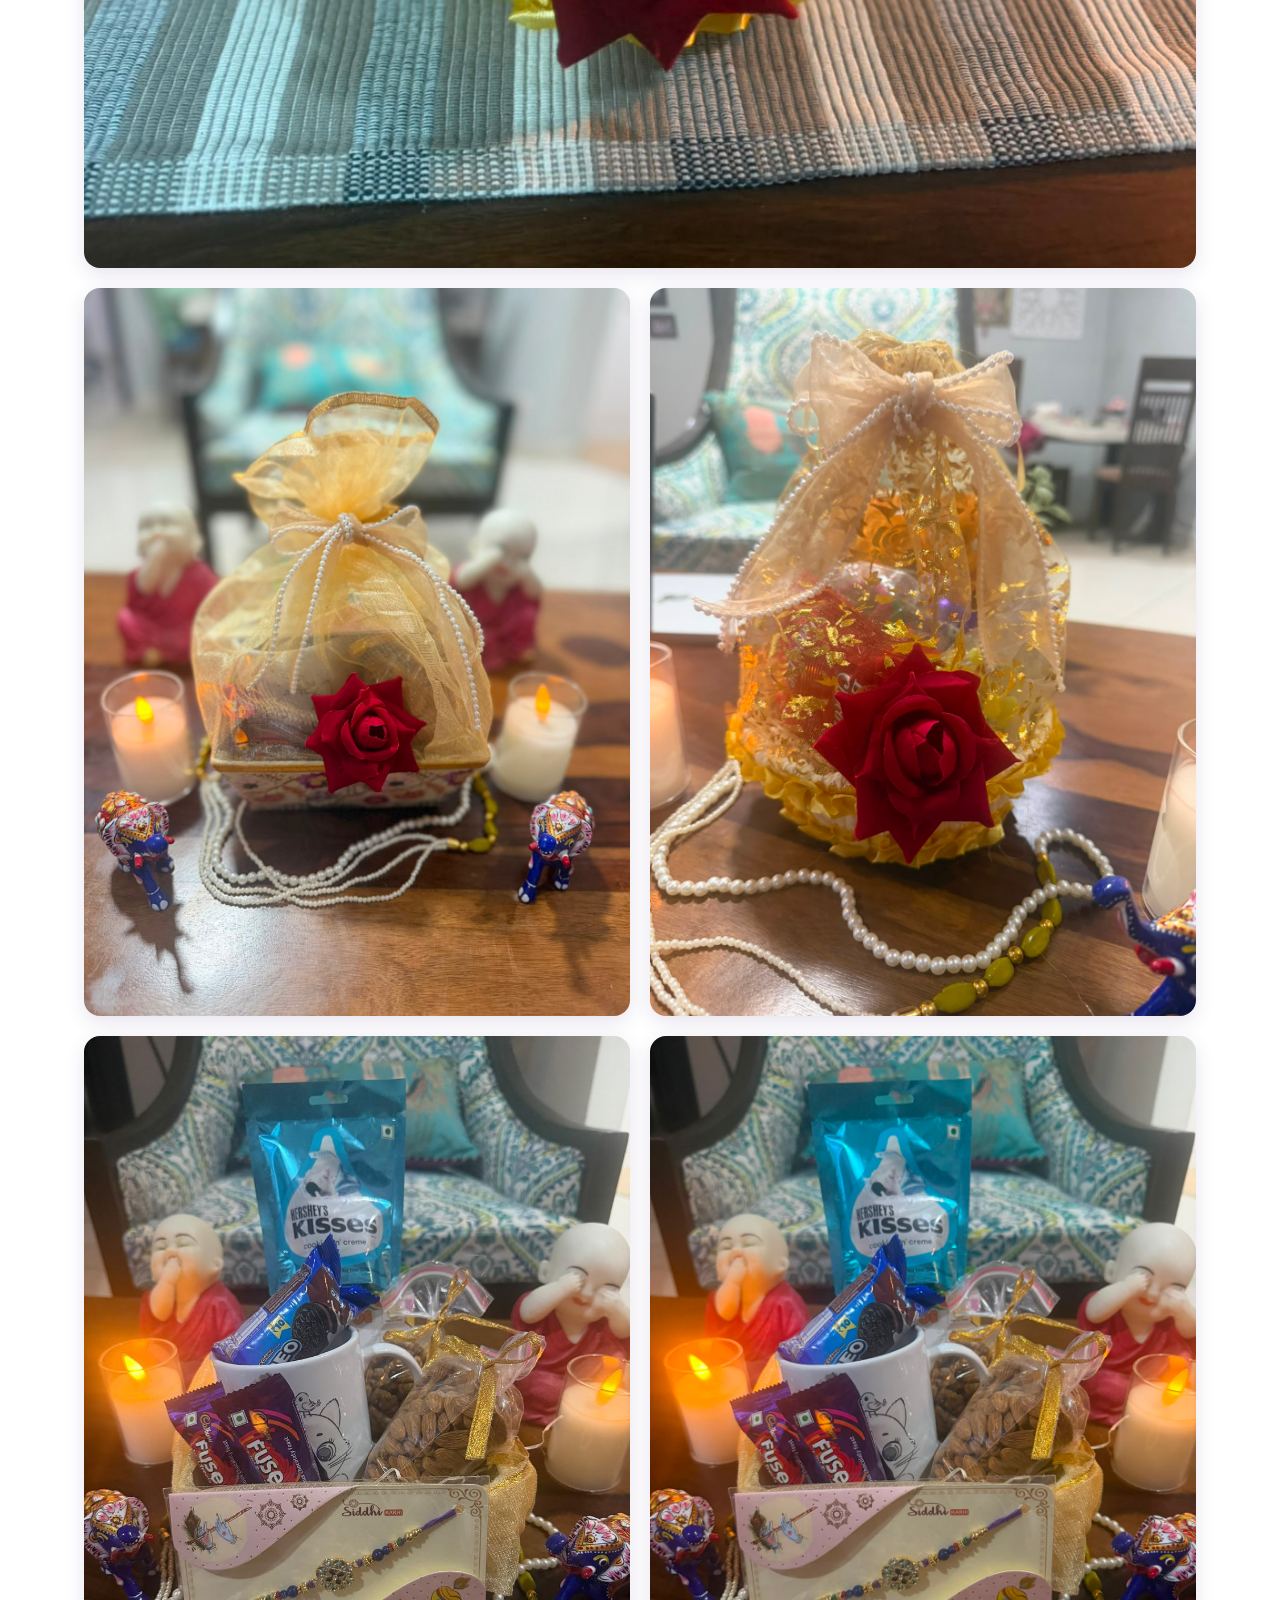
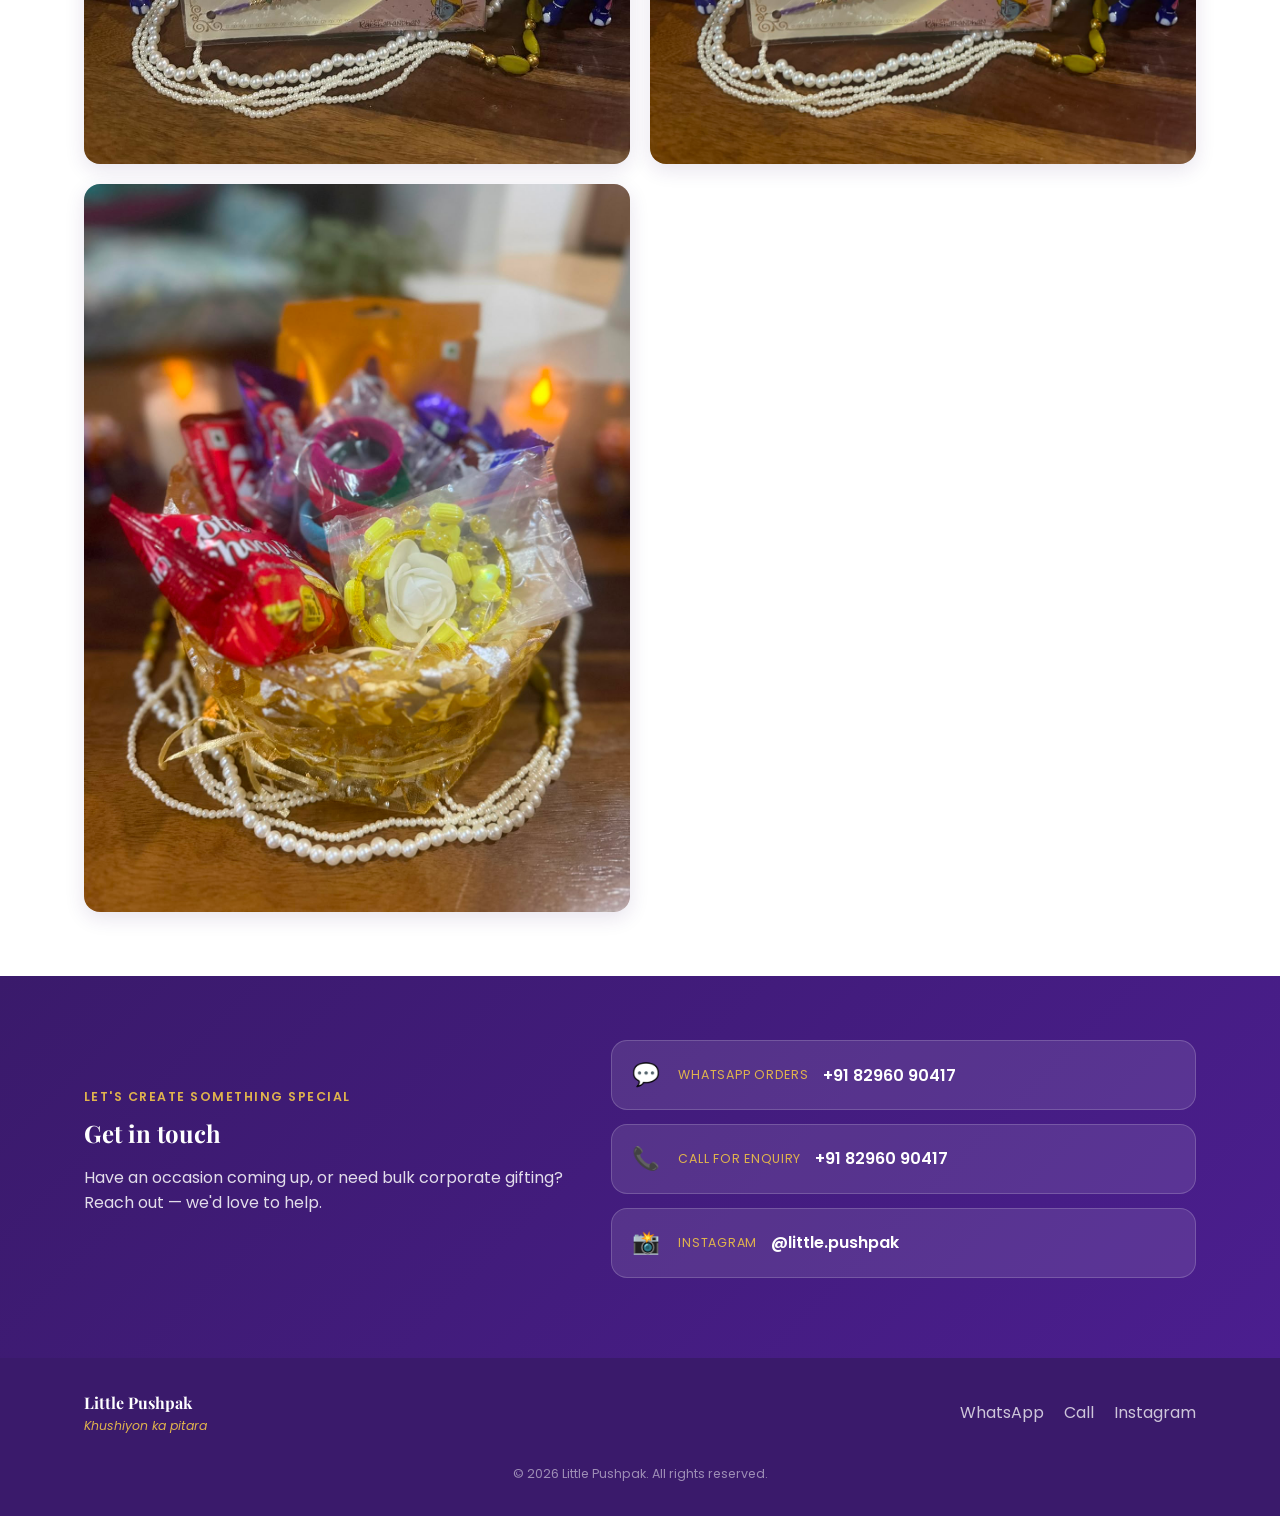
==== commit ce1c417e: "Add actual product images to gallery section" ====
--- a/index.html
+++ b/index.html
@@ -161,22 +161,22 @@
       </div>
       <div class="gallery-grid">
         <div class="gallery-tile gallery-featured">
-          <img src="assets/pics/IMG-20260808-WA0032.jpg" alt="Premium gift hamper showcase" loading="lazy">
-        </div>
-        <div class="gallery-tile">
-          <img src="assets/pics/IMG-20260808-WA0020.jpg" alt="Gift hamper showcase" loading="lazy">
+          <img src="assets/pics/IMG-20260808-WA0032.jpg" alt="Premium gift hamper collection" loading="lazy">
+        </div>
+        <div class="gallery-tile">
+          <img src="assets/pics/IMG-20260808-WA0020.jpg" alt="Customized gift hamper" loading="lazy">
         </div>
         <div class="gallery-tile">
           <img src="assets/pics/IMG-20260808-WA0021.jpg" alt="Gift hamper showcase" loading="lazy">
         </div>
         <div class="gallery-tile">
-          <img src="assets/pics/IMG-20260808-WA0014.jpg" alt="Gift hamper showcase" loading="lazy">
-        </div>
-        <div class="gallery-tile">
-          <img src="assets/pics/IMG-20260808-WA0037.jpg" alt="Gift hamper showcase" loading="lazy">
-        </div>
-        <div class="gallery-tile">
-          <img src="assets/pics/IMG-20260808-WA0029.jpg" alt="Gift hamper showcase" loading="lazy">
+          <img src="assets/pics/IMG-20260808-WA0014.jpg" alt="Festive hamper collection" loading="lazy">
+        </div>
+        <div class="gallery-tile">
+          <img src="assets/pics/IMG-20260808-WA0037.jpg" alt="Premium gift box" loading="lazy">
+        </div>
+        <div class="gallery-tile">
+          <img src="assets/pics/IMG-20260808-WA0029.jpg" alt="Special occasion hamper" loading="lazy">
         </div>
       </div>
     </div>
--- a/css/style.css
+++ b/css/style.css
@@ -281,31 +281,46 @@
 .product-link:hover { color: var(--maroon); }
 
 /* GALLERY */
-.gallery { padding: 64px 0; }
+.gallery { 
+  padding: 64px 0; 
+  background: #fff;
+}
+
 .gallery-grid {
   display: grid;
-  grid-template-columns: repeat(3, 1fr);
-  gap: 16px;
-}
+  grid-template-columns: repeat(2, 1fr);
+  gap: 20px;
+  width: 100%;
+}
+
 .gallery-tile {
-  aspect-ratio: 4 / 3;
+  position: relative;
   border-radius: var(--radius);
+  overflow: hidden;
+  background: #f5f5f5;
+  box-shadow: 0 6px 20px rgba(58, 26, 107, 0.12);
+  transition: transform 0.3s ease, box-shadow 0.3s ease;
+  min-height: 280px;
   display: flex;
   align-items: center;
   justify-content: center;
 }
-.gallery-tile.placeholder {
-  background: repeating-linear-gradient(
-    135deg,
-    rgba(123, 63, 228, 0.08),
-    rgba(123, 63, 228, 0.08) 12px,
-    rgba(224, 179, 77, 0.1) 12px,
-    rgba(224, 179, 77, 0.1) 24px
-  );
-  border: 2px dashed rgba(75, 30, 143, 0.25);
-  color: var(--ink-soft);
-  font-size: 0.85rem;
-  font-weight: 500;
+
+.gallery-tile img {
+  width: 100%;
+  height: 100%;
+  object-fit: cover;
+  display: block;
+}
+
+.gallery-tile:hover {
+  transform: translateY(-8px);
+  box-shadow: 0 12px 32px rgba(58, 26, 107, 0.18);
+}
+
+.gallery-tile.gallery-featured {
+  grid-column: span 2;
+  min-height: 360px;
 }
 
 /* CONTACT */
@@ -373,7 +388,20 @@
   .hero-art { order: -1; }
   .about-highlights { grid-template-columns: 1fr 1fr; }
   .product-grid { grid-template-columns: repeat(2, 1fr); }
-  .gallery-grid { grid-template-columns: repeat(2, 1fr); }
+  
+  .gallery-grid {
+    grid-template-columns: repeat(2, 1fr);
+    gap: 16px;
+  }
+  
+  .gallery-tile {
+    min-height: 240px;
+  }
+  
+  .gallery-tile.gallery-featured {
+    grid-column: span 2;
+    min-height: 300px;
+  }
 }
 
 @media (max-width: 720px) {
@@ -393,11 +421,40 @@
   .nav-toggle { display: flex; }
   .header-actions .btn-whatsapp .btn-label { display: none; }
   .header-actions .btn-whatsapp { padding: 12px; }
+  
+  .gallery-grid {
+    grid-template-columns: 1fr;
+    gap: 14px;
+  }
+  
+  .gallery-tile {
+    min-height: 220px;
+  }
+  
+  .gallery-tile.gallery-featured {
+    grid-column: span 1;
+    min-height: 220px;
+  }
+  
+  .contact-inner { grid-template-columns: 1fr; }
 }
 
 @media (max-width: 560px) {
   .product-grid { grid-template-columns: 1fr; }
-  .gallery-grid { grid-template-columns: 1fr; }
+  
+  .gallery-grid { 
+    grid-template-columns: 1fr;
+    gap: 12px;
+  }
+  
+  .gallery-tile {
+    min-height: 200px;
+  }
+  
+  .gallery-tile.gallery-featured {
+    min-height: 200px;
+  }
+  
   .about-highlights { grid-template-columns: 1fr; }
   .hero-actions .btn { width: 100%; justify-content: center; }
 }
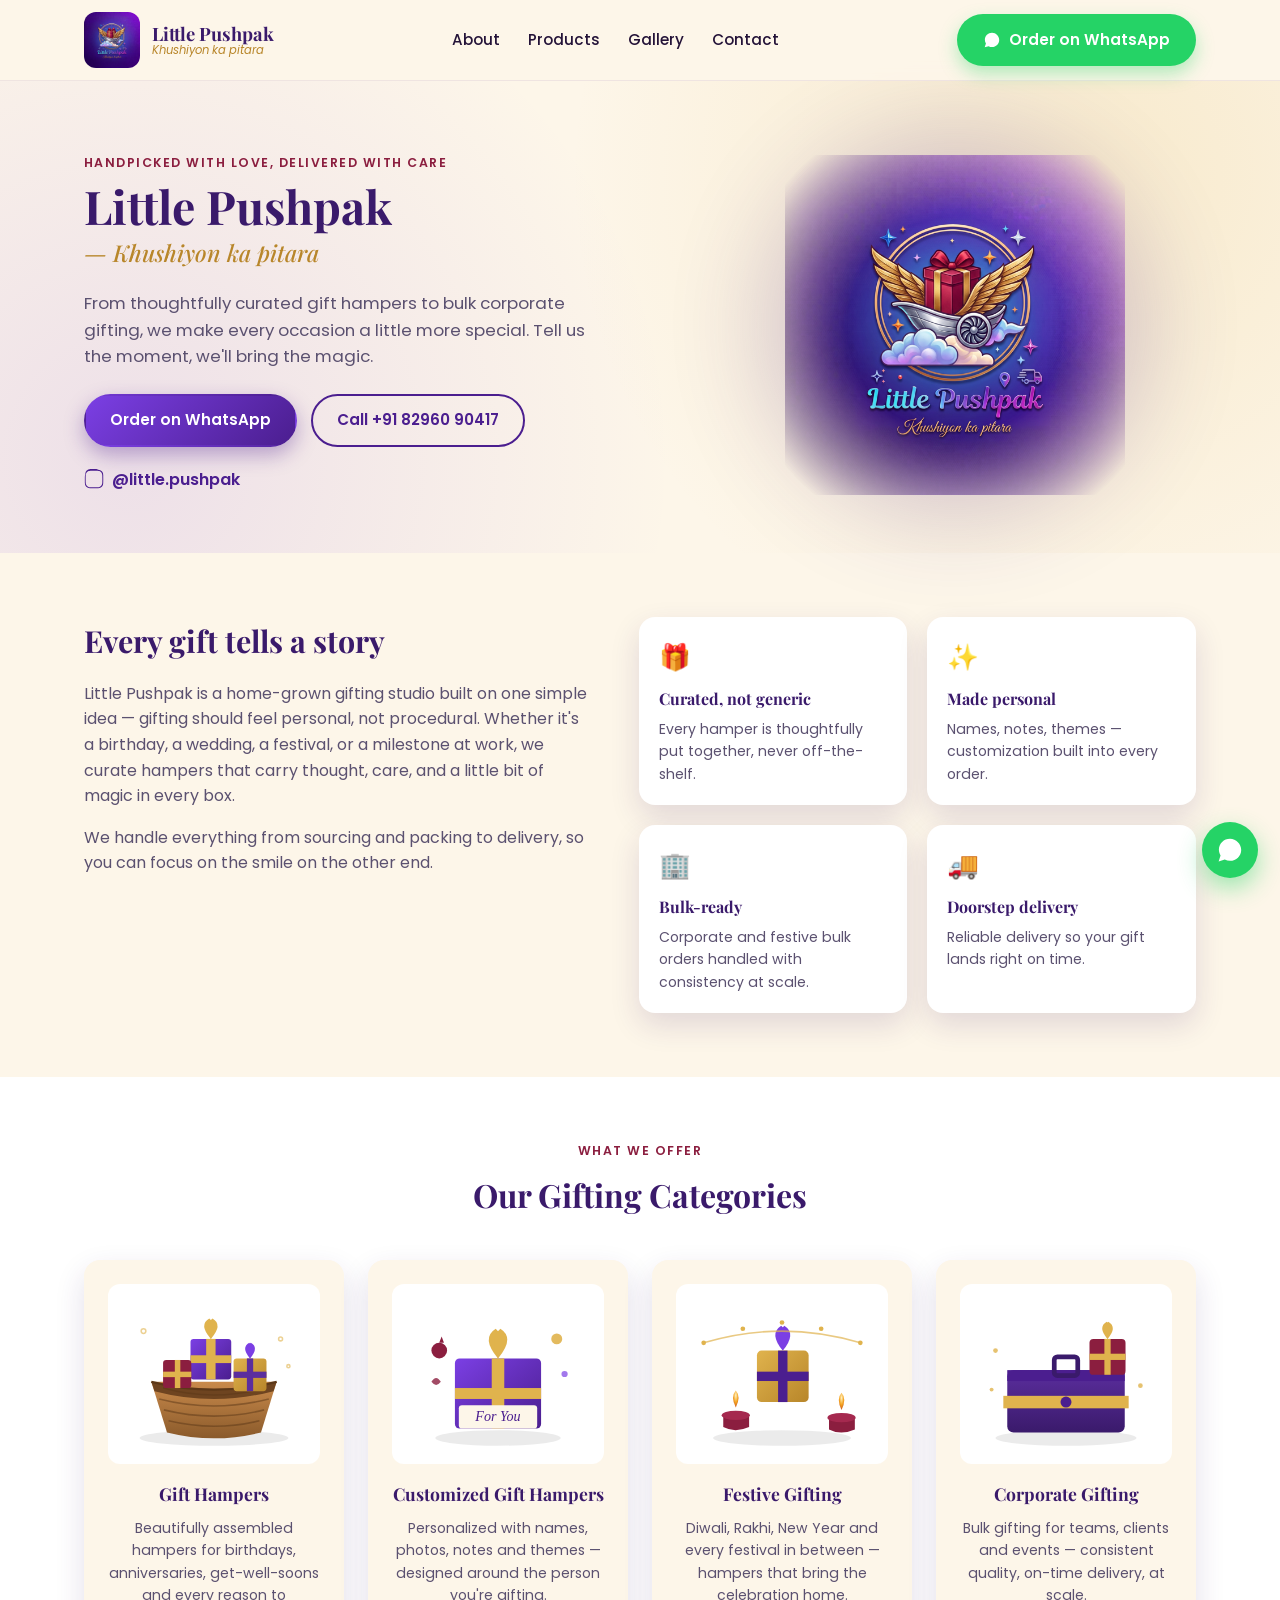
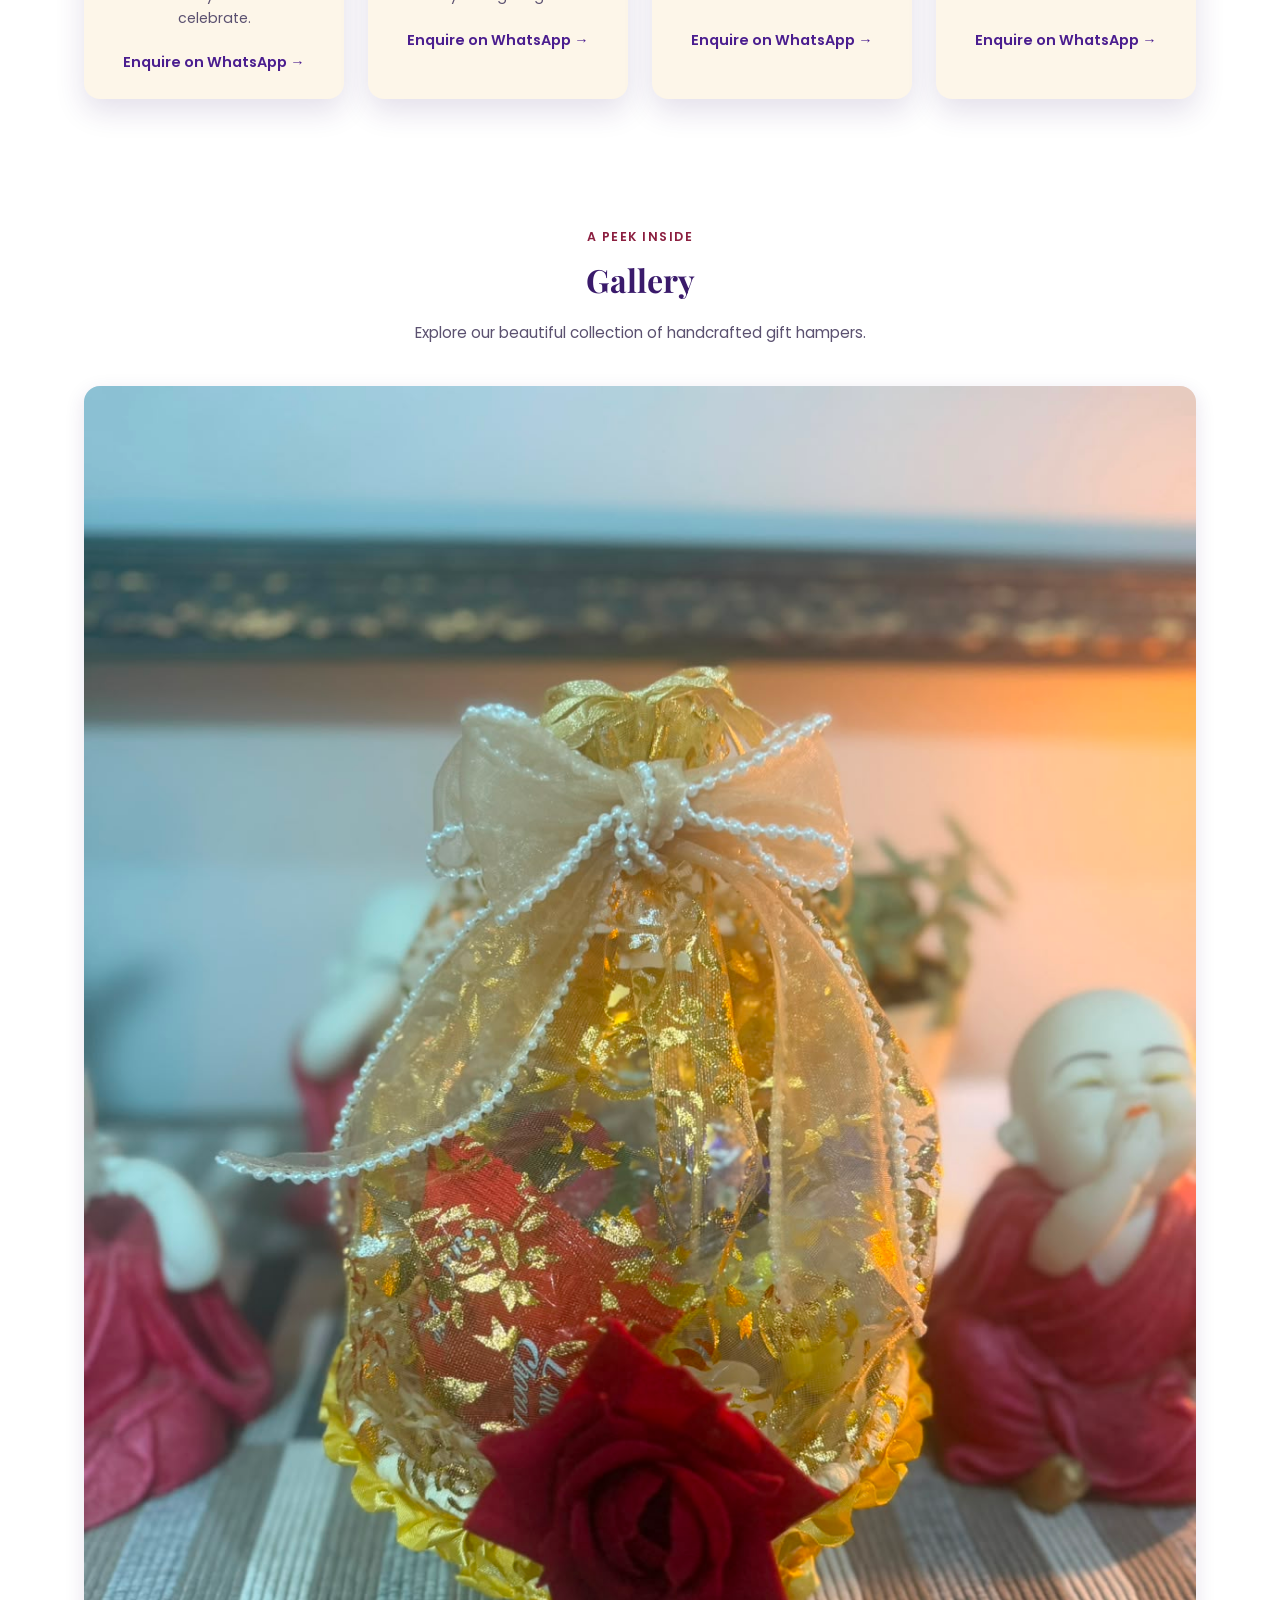
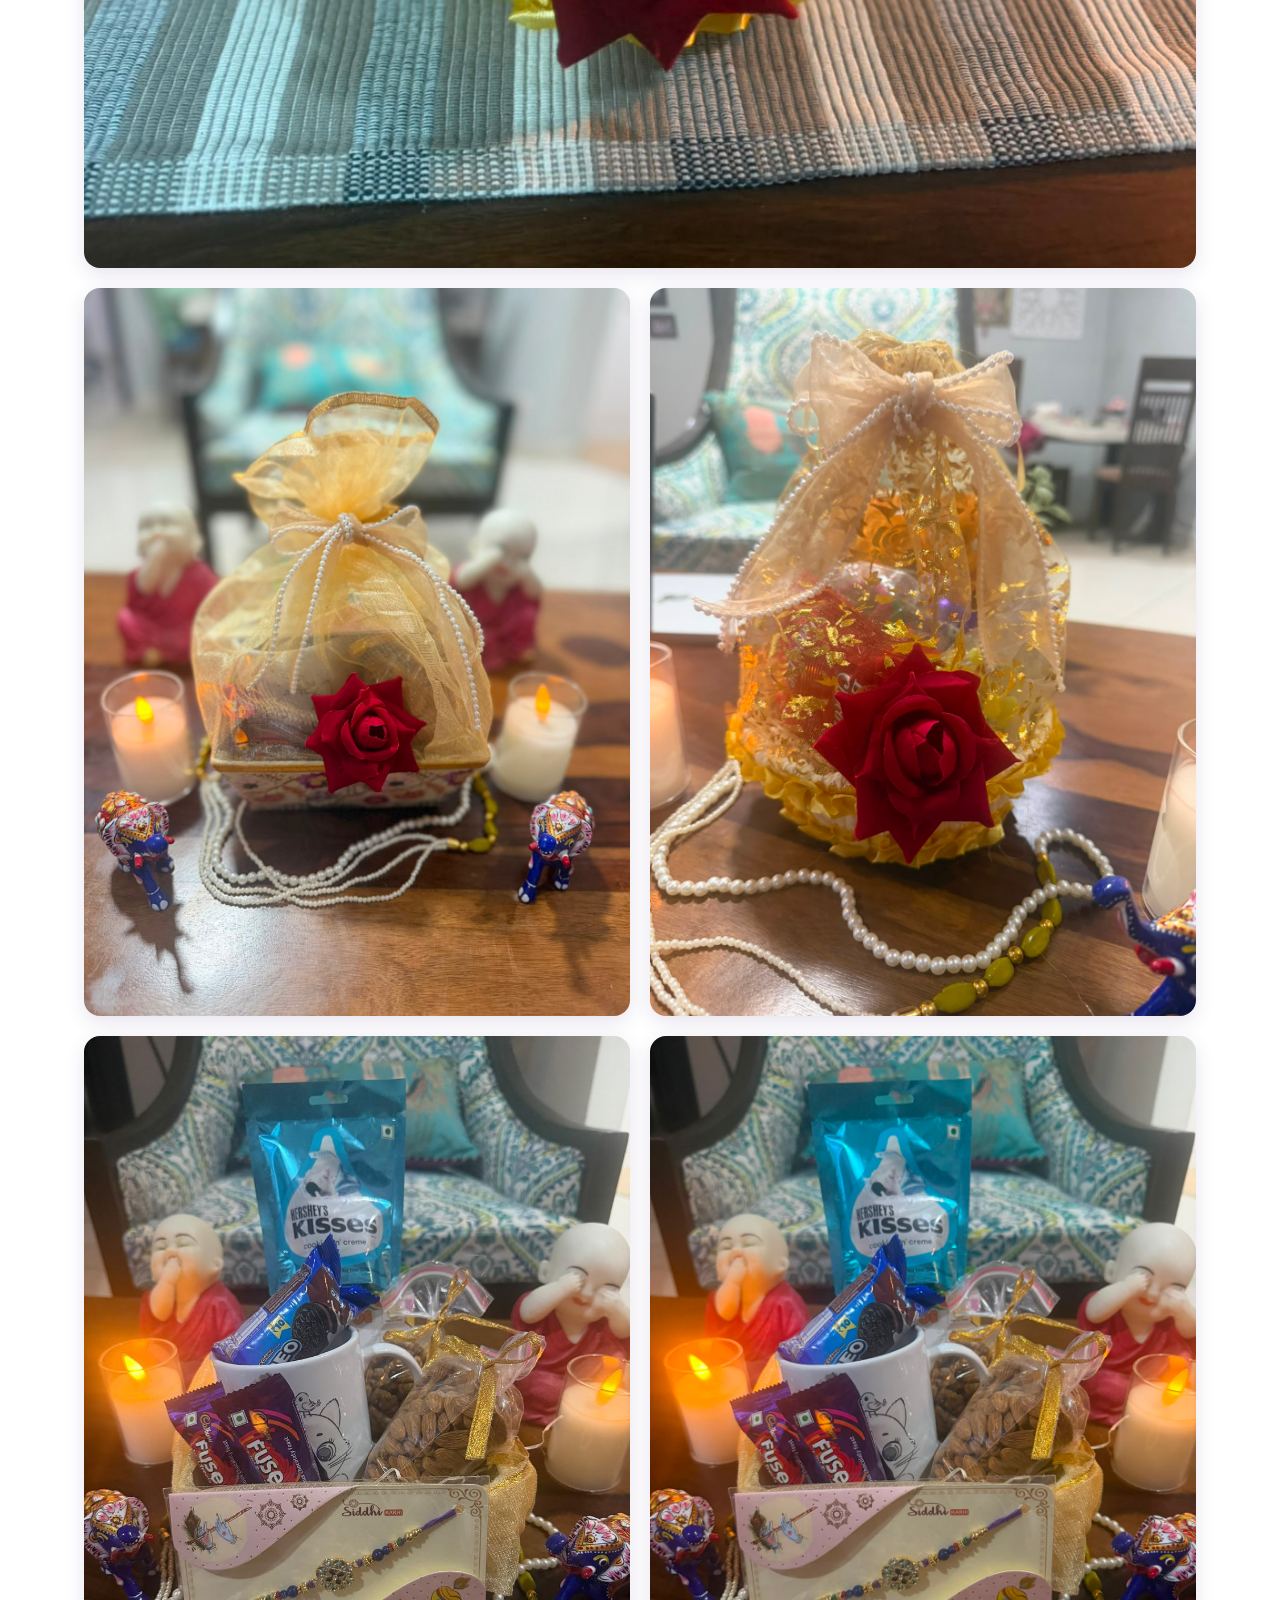
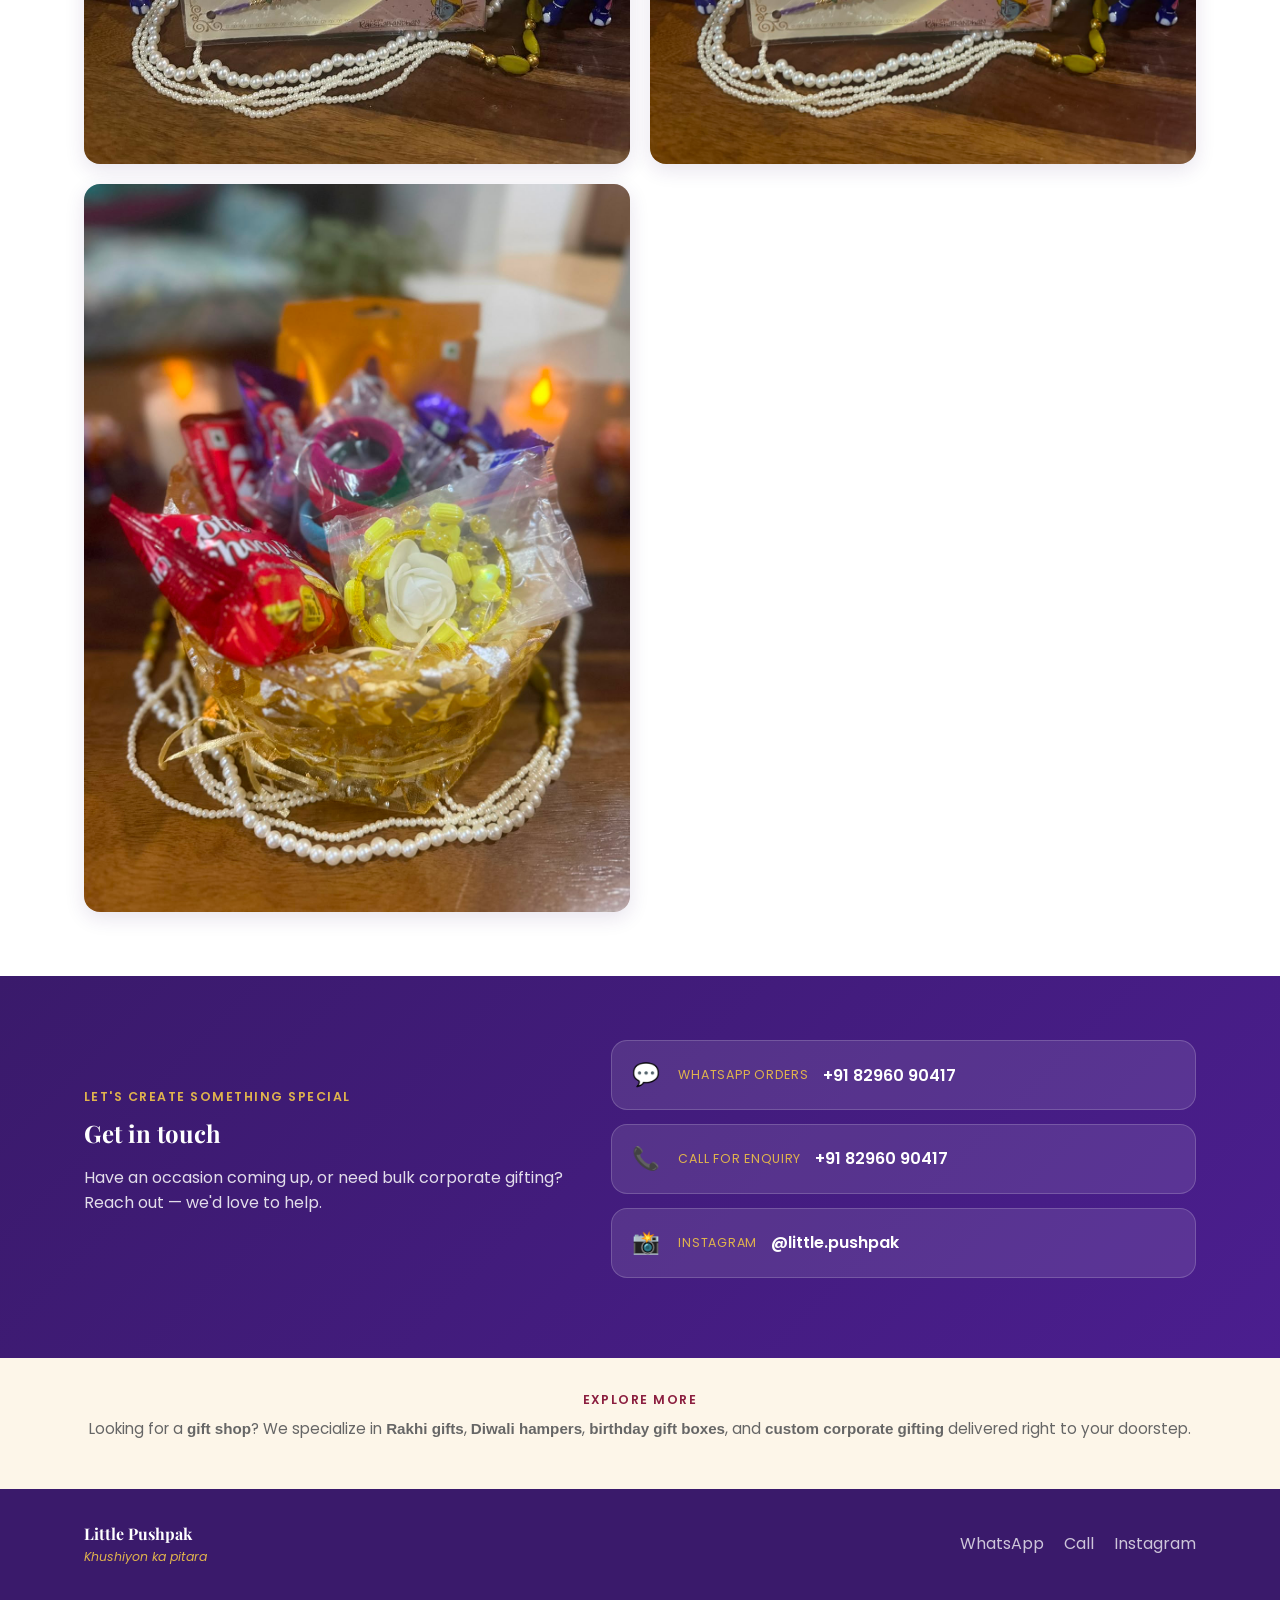
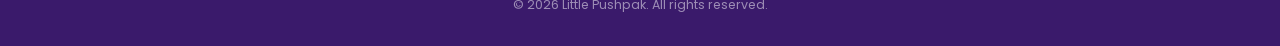
==== commit 41b72480: "Enhance SEO with meta tags and popular searches section Added meta tags for SEO and a new section fo" ====
--- a/index.html
+++ b/index.html
@@ -5,6 +5,12 @@
 <meta name="viewport" content="width=device-width, initial-scale=1.0">
 <title>Little Pushpak | Khushiyon ka Pitara</title>
 <meta name="description" content="Little Pushpak - Gift Hampers, Customized Gift Hampers, Festive Gifting & Corporate Gifting. Order on WhatsApp today!">
+<title>Little Pushpak | Custom Gift Hampers & Special Occasion Gifts</title>
+<meta name="description" content="Little Pushpak offers handcrafted, beautiful gift hampers for birthdays, weddings, festivals, and corporate gifting. Find the perfect gift hampers near you.">
+<meta name="keywords" content="gift shop, gift shop near me, rakhi gift, rakhi hampers, customized gift hampers, festive gift boxes, corporate gifting">
+<meta property="og:type" content="website">
+<meta property="og:title" content="Little Pushpak | Custom Gift Shop & Festive Hampers">
+<meta property="og:description" content="Explore custom Rakhi gifts, festive hampers, and corporate gift boxes at Little Pushpak.">
 <link rel="icon" type="image/png" href="assets/logo.png">
 <link rel="preconnect" href="https://fonts.googleapis.com">
 <link href="https://fonts.googleapis.com/css2?family=Poppins:wght@400;500;600;700&family=Playfair+Display:ital,wght@0,600;1,500&display=swap" rel="stylesheet">
@@ -209,6 +215,14 @@
       </div>
     </div>
   </section>
+  <section class="popular-searches container" style="padding: 2rem 0; text-align: center;">
+    <p class="eyebrow">Explore More</p>
+    <p style="font-size: 0.95rem; color: #666;">
+      Looking for a <strong>gift shop</strong>? We specialize in <strong>Rakhi gifts</strong>, 
+      <strong>Diwali hampers</strong>, <strong>birthday gift boxes</strong>, and 
+      <strong>custom corporate gifting</strong> delivered right to your doorstep.
+    </p>
+  </section>
 
 </main>
 
